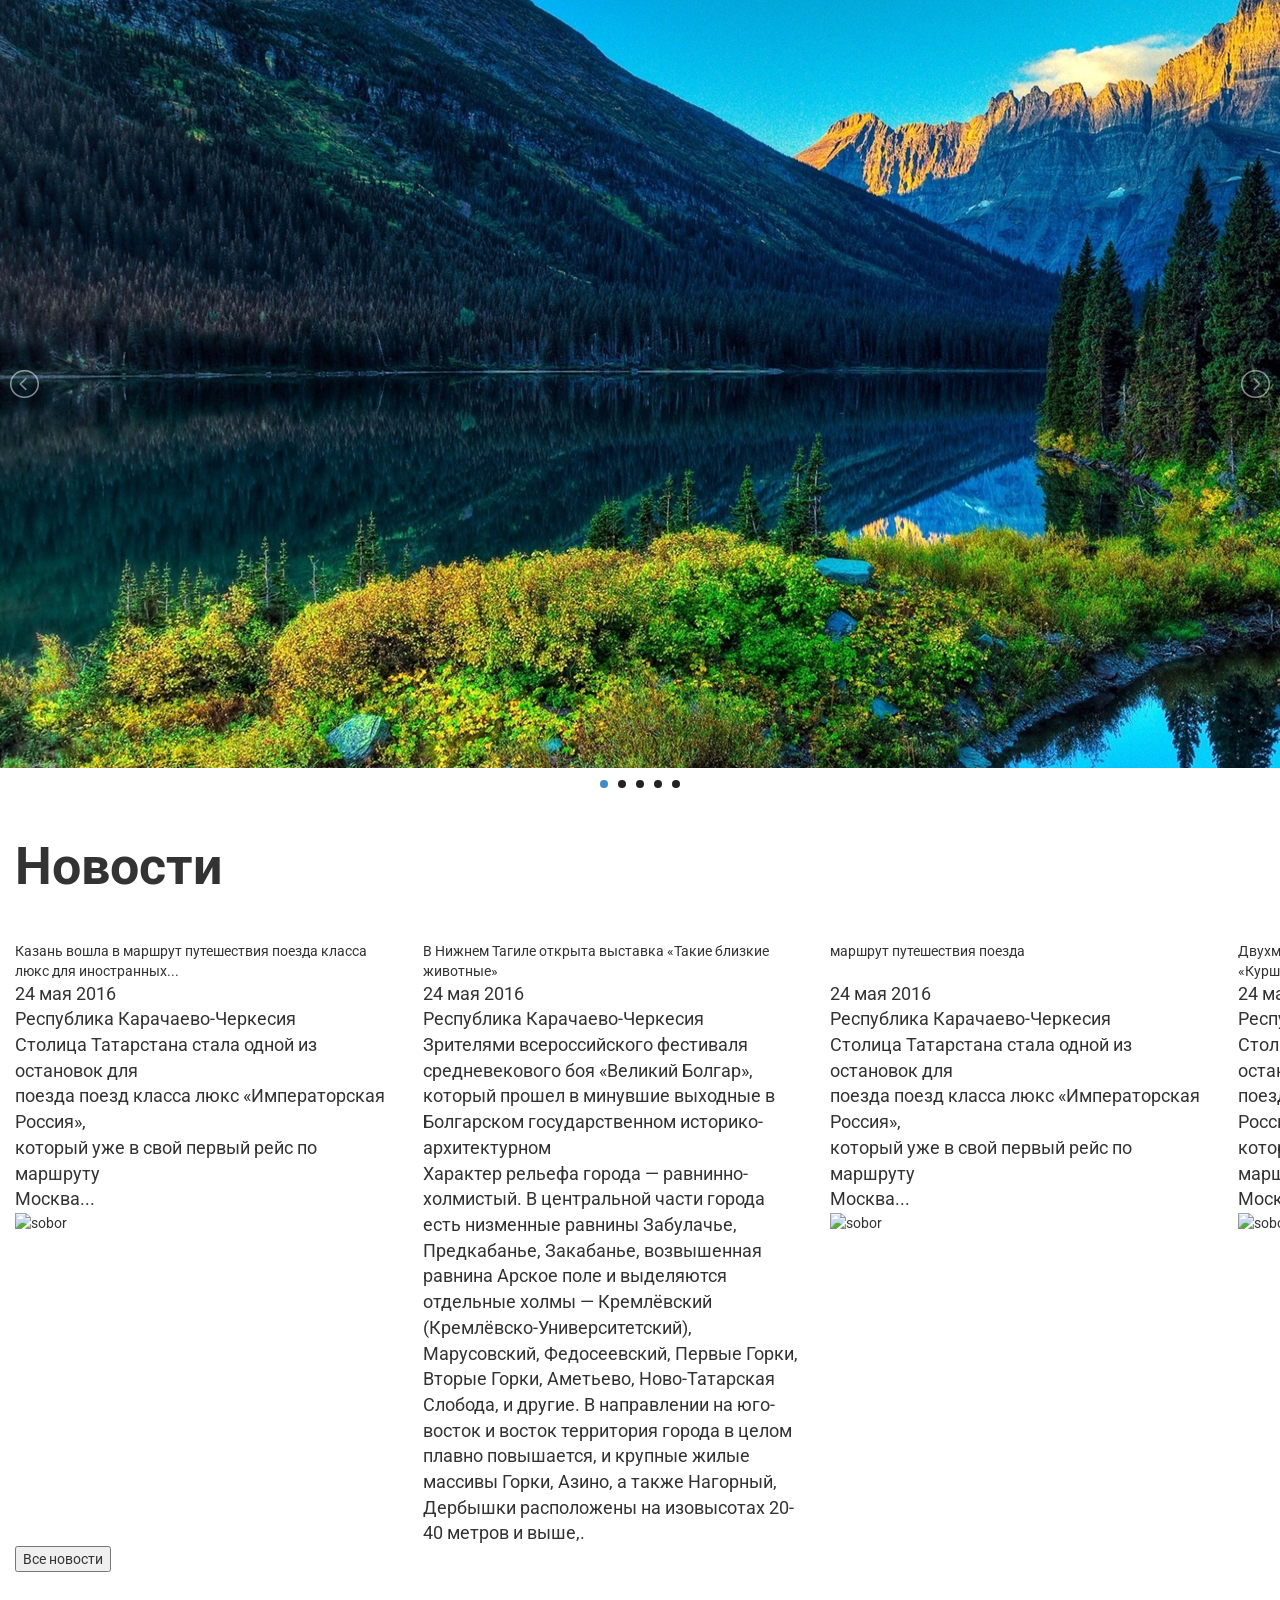
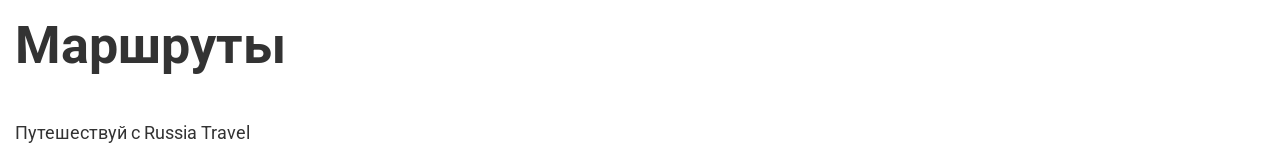
==== app/index.html @ 2e481bf2 "Merge branch 'master' of https://github.com/taraskn21/russiatravel into taraskn21-master # Conflicts" ====
<!DOCTYPE html>
<html class="no-js" lang="ru">

<head>

	<meta charset="utf-8">

	<title>RussiaTravel</title>

	<meta name="description" content="">
	<meta name="keywords" content="">

	<meta property="og:title" content="" />
	<meta property="og:url" content=""/>
	<meta property="og:image" content="">
	<meta property="og:site_name" content=""/>
	<meta property="og:description" content="" />

	<meta http-equiv="X-UA-Compatible" content="IE=edge">
	<meta name="viewport" content="width=device-width, initial-scale=1, maximum-scale=1">

	<meta property="og:image" content="path/to/image.jpg">

	<link rel="shortcut icon" href="img/favicon/favicon.png" type="image/x-icon">
	<link rel="apple-touch-icon" href="img/favicon/apple-touch-icon.png">
	<link rel="apple-touch-icon" sizes="72x72" href="img/favicon/apple-touch-icon-72x72.png">
	<link rel="apple-touch-icon" sizes="114x114" href="img/favicon/apple-touch-icon-114x114.png">

	<!-- RESET -->
	<style>html,body,div,span,applet,object,iframe,h1,h2,h3,h4,h5,h6,p,blockquote,pre,a,abbr,acronym,address,big,cite,code,del,dfn,em,img,ins,kbd,q,s,samp,small,strike,strong,sub,sup,tt,var,b,u,i,center,dl,dt,dd,ol,ul,li,fieldset,form,label,legend,table,caption,tbody,tfoot,thead,tr,th,td,article,aside,canvas,details,embed,figure,figcaption,footer,header,hgroup,menu,nav,output,ruby,section,summary,time,mark,audio,video{margin:0;padding:0;border:0;font-size:100%;font:inherit;vertical-align:baseline}article,aside,details,figcaption,figure,footer,header,hgroup,menu,nav,section{display:block}body{line-height:1}ol,ul{list-style:none}blockquote,q{quotes:none}blockquote:before,blockquote:after,q:before,q:after{content:'';content:none}table{border-collapse:collapse;border-spacing:0}</style>
	<!-- Bootstrap v3.3.4 Grid Styles -->
	<style>html{font-family:sans-serif;-ms-text-size-adjust:100%;-webkit-text-size-adjust:100%}body{margin:0}article,aside,details,figcaption,figure,footer,header,hgroup,main,menu,nav,section,summary{display:block}audio,canvas,progress,video{display:inline-block;vertical-align:baseline}audio:not([controls]){display:none;height:0}[hidden],template{display:none}a{background-color:transparent}a:active,a:hover{outline:0}abbr[title]{border-bottom:1px dotted}b,strong{font-weight:bold}dfn{font-style:italic}h1{font-size:2em;margin:0.67em 0}mark{background:#ff0;color:#000}small{font-size:80%}sub,sup{font-size:75%;line-height:0;position:relative;vertical-align:baseline}sup{top:-0.5em}sub{bottom:-0.25em}img{border:0}svg:not(:root){overflow:hidden}figure{margin:1em 40px}hr{-moz-box-sizing:content-box;-webkit-box-sizing:content-box;box-sizing:content-box;height:0}pre{overflow:auto}code,kbd,pre,samp{font-family:monospace, monospace;font-size:1em}button,input,optgroup,select,textarea{color:inherit;font:inherit;margin:0}button{overflow:visible}button,select{text-transform:none}button,html input[type="button"],input[type="reset"],input[type="submit"]{-webkit-appearance:button;cursor:pointer}button[disabled],html input[disabled]{cursor:default}button::-moz-focus-inner,input::-moz-focus-inner{border:0;padding:0}input{line-height:normal}input[type="checkbox"],input[type="radio"]{-webkit-box-sizing:border-box;-moz-box-sizing:border-box;box-sizing:border-box;padding:0}input[type="number"]::-webkit-inner-spin-button,input[type="number"]::-webkit-outer-spin-button{height:auto}input[type="search"]{-webkit-appearance:textfield;-moz-box-sizing:content-box;-webkit-box-sizing:content-box;box-sizing:content-box}input[type="search"]::-webkit-search-cancel-button,input[type="search"]::-webkit-search-decoration{-webkit-appearance:none}fieldset{border:1px solid #c0c0c0;margin:0 2px;padding:0.35em 0.625em 0.75em}legend{border:0;padding:0}textarea{overflow:auto}optgroup{font-weight:bold}table{border-collapse:collapse;border-spacing:0}td,th{padding:0}*{-webkit-box-sizing:border-box;-moz-box-sizing:border-box;box-sizing:border-box}*:before,*:after{-webkit-box-sizing:border-box;-moz-box-sizing:border-box;box-sizing:border-box}html{font-size:10px;-webkit-tap-highlight-color:rgba(0,0,0,0)}body{font-family:"Helvetica Neue",Helvetica,Arial,sans-serif;font-size:14px;line-height:1.42857143;color:#333;background-color:#fff}input,button,select,textarea{font-family:inherit;font-size:inherit;line-height:inherit}a{color:#337ab7;text-decoration:none}a:hover,a:focus{color:#23527c;text-decoration:underline}a:focus{outline:thin dotted;outline:5px auto -webkit-focus-ring-color;outline-offset:-2px}figure{margin:0}img{vertical-align:middle}.img-responsive{display:block;max-width:100%;height:auto}.img-rounded{border-radius:6px}.img-thumbnail{padding:4px;line-height:1.42857143;background-color:#fff;border:1px solid #ddd;border-radius:4px;-webkit-transition:all .2s ease-in-out;-o-transition:all .2s ease-in-out;transition:all .2s ease-in-out;display:inline-block;max-width:100%;height:auto}.img-circle{border-radius:50%}hr{margin-top:20px;margin-bottom:20px;border:0;border-top:1px solid #eee}.sr-only{position:absolute;width:1px;height:1px;margin:-1px;padding:0;overflow:hidden;clip:rect(0, 0, 0, 0);border:0}.sr-only-focusable:active,.sr-only-focusable:focus{position:static;width:auto;height:auto;margin:0;overflow:visible;clip:auto}[role="button"]{cursor:pointer}.container{margin-right:auto;margin-left:auto;padding-left:15px;padding-right:15px}@media (min-width:768px){.container{width:750px}}@media (min-width:992px){.container{width:970px}}@media (min-width:1200px){.container{width:1170px}}.container-fluid{margin-right:auto;margin-left:auto;padding-left:15px;padding-right:15px}.row{margin-left:-15px;margin-right:-15px}.col-xs-1, .col-sm-1, .col-md-1, .col-lg-1, .col-xs-2, .col-sm-2, .col-md-2, .col-lg-2, .col-xs-3, .col-sm-3, .col-md-3, .col-lg-3, .col-xs-4, .col-sm-4, .col-md-4, .col-lg-4, .col-xs-5, .col-sm-5, .col-md-5, .col-lg-5, .col-xs-6, .col-sm-6, .col-md-6, .col-lg-6, .col-xs-7, .col-sm-7, .col-md-7, .col-lg-7, .col-xs-8, .col-sm-8, .col-md-8, .col-lg-8, .col-xs-9, .col-sm-9, .col-md-9, .col-lg-9, .col-xs-10, .col-sm-10, .col-md-10, .col-lg-10, .col-xs-11, .col-sm-11, .col-md-11, .col-lg-11, .col-xs-12, .col-sm-12, .col-md-12, .col-lg-12{position:relative;min-height:1px;padding-left:15px;padding-right:15px}.col-xs-1, .col-xs-2, .col-xs-3, .col-xs-4, .col-xs-5, .col-xs-6, .col-xs-7, .col-xs-8, .col-xs-9, .col-xs-10, .col-xs-11, .col-xs-12{float:left}.col-xs-12{width:100%}.col-xs-11{width:91.66666667%}.col-xs-10{width:83.33333333%}.col-xs-9{width:75%}.col-xs-8{width:66.66666667%}.col-xs-7{width:58.33333333%}.col-xs-6{width:50%}.col-xs-5{width:41.66666667%}.col-xs-4{width:33.33333333%}.col-xs-3{width:25%}.col-xs-2{width:16.66666667%}.col-xs-1{width:8.33333333%}.col-xs-pull-12{right:100%}.col-xs-pull-11{right:91.66666667%}.col-xs-pull-10{right:83.33333333%}.col-xs-pull-9{right:75%}.col-xs-pull-8{right:66.66666667%}.col-xs-pull-7{right:58.33333333%}.col-xs-pull-6{right:50%}.col-xs-pull-5{right:41.66666667%}.col-xs-pull-4{right:33.33333333%}.col-xs-pull-3{right:25%}.col-xs-pull-2{right:16.66666667%}.col-xs-pull-1{right:8.33333333%}.col-xs-pull-0{right:auto}.col-xs-push-12{left:100%}.col-xs-push-11{left:91.66666667%}.col-xs-push-10{left:83.33333333%}.col-xs-push-9{left:75%}.col-xs-push-8{left:66.66666667%}.col-xs-push-7{left:58.33333333%}.col-xs-push-6{left:50%}.col-xs-push-5{left:41.66666667%}.col-xs-push-4{left:33.33333333%}.col-xs-push-3{left:25%}.col-xs-push-2{left:16.66666667%}.col-xs-push-1{left:8.33333333%}.col-xs-push-0{left:auto}.col-xs-offset-12{margin-left:100%}.col-xs-offset-11{margin-left:91.66666667%}.col-xs-offset-10{margin-left:83.33333333%}.col-xs-offset-9{margin-left:75%}.col-xs-offset-8{margin-left:66.66666667%}.col-xs-offset-7{margin-left:58.33333333%}.col-xs-offset-6{margin-left:50%}.col-xs-offset-5{margin-left:41.66666667%}.col-xs-offset-4{margin-left:33.33333333%}.col-xs-offset-3{margin-left:25%}.col-xs-offset-2{margin-left:16.66666667%}.col-xs-offset-1{margin-left:8.33333333%}.col-xs-offset-0{margin-left:0}@media (min-width:768px){.col-sm-1, .col-sm-2, .col-sm-3, .col-sm-4, .col-sm-5, .col-sm-6, .col-sm-7, .col-sm-8, .col-sm-9, .col-sm-10, .col-sm-11, .col-sm-12{float:left}.col-sm-12{width:100%}.col-sm-11{width:91.66666667%}.col-sm-10{width:83.33333333%}.col-sm-9{width:75%}.col-sm-8{width:66.66666667%}.col-sm-7{width:58.33333333%}.col-sm-6{width:50%}.col-sm-5{width:41.66666667%}.col-sm-4{width:33.33333333%}.col-sm-3{width:25%}.col-sm-2{width:16.66666667%}.col-sm-1{width:8.33333333%}.col-sm-pull-12{right:100%}.col-sm-pull-11{right:91.66666667%}.col-sm-pull-10{right:83.33333333%}.col-sm-pull-9{right:75%}.col-sm-pull-8{right:66.66666667%}.col-sm-pull-7{right:58.33333333%}.col-sm-pull-6{right:50%}.col-sm-pull-5{right:41.66666667%}.col-sm-pull-4{right:33.33333333%}.col-sm-pull-3{right:25%}.col-sm-pull-2{right:16.66666667%}.col-sm-pull-1{right:8.33333333%}.col-sm-pull-0{right:auto}.col-sm-push-12{left:100%}.col-sm-push-11{left:91.66666667%}.col-sm-push-10{left:83.33333333%}.col-sm-push-9{left:75%}.col-sm-push-8{left:66.66666667%}.col-sm-push-7{left:58.33333333%}.col-sm-push-6{left:50%}.col-sm-push-5{left:41.66666667%}.col-sm-push-4{left:33.33333333%}.col-sm-push-3{left:25%}.col-sm-push-2{left:16.66666667%}.col-sm-push-1{left:8.33333333%}.col-sm-push-0{left:auto}.col-sm-offset-12{margin-left:100%}.col-sm-offset-11{margin-left:91.66666667%}.col-sm-offset-10{margin-left:83.33333333%}.col-sm-offset-9{margin-left:75%}.col-sm-offset-8{margin-left:66.66666667%}.col-sm-offset-7{margin-left:58.33333333%}.col-sm-offset-6{margin-left:50%}.col-sm-offset-5{margin-left:41.66666667%}.col-sm-offset-4{margin-left:33.33333333%}.col-sm-offset-3{margin-left:25%}.col-sm-offset-2{margin-left:16.66666667%}.col-sm-offset-1{margin-left:8.33333333%}.col-sm-offset-0{margin-left:0}}@media (min-width:992px){.col-md-1, .col-md-2, .col-md-3, .col-md-4, .col-md-5, .col-md-6, .col-md-7, .col-md-8, .col-md-9, .col-md-10, .col-md-11, .col-md-12{float:left}.col-md-12{width:100%}.col-md-11{width:91.66666667%}.col-md-10{width:83.33333333%}.col-md-9{width:75%}.col-md-8{width:66.66666667%}.col-md-7{width:58.33333333%}.col-md-6{width:50%}.col-md-5{width:41.66666667%}.col-md-4{width:33.33333333%}.col-md-3{width:25%}.col-md-2{width:16.66666667%}.col-md-1{width:8.33333333%}.col-md-pull-12{right:100%}.col-md-pull-11{right:91.66666667%}.col-md-pull-10{right:83.33333333%}.col-md-pull-9{right:75%}.col-md-pull-8{right:66.66666667%}.col-md-pull-7{right:58.33333333%}.col-md-pull-6{right:50%}.col-md-pull-5{right:41.66666667%}.col-md-pull-4{right:33.33333333%}.col-md-pull-3{right:25%}.col-md-pull-2{right:16.66666667%}.col-md-pull-1{right:8.33333333%}.col-md-pull-0{right:auto}.col-md-push-12{left:100%}.col-md-push-11{left:91.66666667%}.col-md-push-10{left:83.33333333%}.col-md-push-9{left:75%}.col-md-push-8{left:66.66666667%}.col-md-push-7{left:58.33333333%}.col-md-push-6{left:50%}.col-md-push-5{left:41.66666667%}.col-md-push-4{left:33.33333333%}.col-md-push-3{left:25%}.col-md-push-2{left:16.66666667%}.col-md-push-1{left:8.33333333%}.col-md-push-0{left:auto}.col-md-offset-12{margin-left:100%}.col-md-offset-11{margin-left:91.66666667%}.col-md-offset-10{margin-left:83.33333333%}.col-md-offset-9{margin-left:75%}.col-md-offset-8{margin-left:66.66666667%}.col-md-offset-7{margin-left:58.33333333%}.col-md-offset-6{margin-left:50%}.col-md-offset-5{margin-left:41.66666667%}.col-md-offset-4{margin-left:33.33333333%}.col-md-offset-3{margin-left:25%}.col-md-offset-2{margin-left:16.66666667%}.col-md-offset-1{margin-left:8.33333333%}.col-md-offset-0{margin-left:0}}@media (min-width:1200px){.col-lg-1, .col-lg-2, .col-lg-3, .col-lg-4, .col-lg-5, .col-lg-6, .col-lg-7, .col-lg-8, .col-lg-9, .col-lg-10, .col-lg-11, .col-lg-12{float:left}.col-lg-12{width:100%}.col-lg-11{width:91.66666667%}.col-lg-10{width:83.33333333%}.col-lg-9{width:75%}.col-lg-8{width:66.66666667%}.col-lg-7{width:58.33333333%}.col-lg-6{width:50%}.col-lg-5{width:41.66666667%}.col-lg-4{width:33.33333333%}.col-lg-3{width:25%}.col-lg-2{width:16.66666667%}.col-lg-1{width:8.33333333%}.col-lg-pull-12{right:100%}.col-lg-pull-11{right:91.66666667%}.col-lg-pull-10{right:83.33333333%}.col-lg-pull-9{right:75%}.col-lg-pull-8{right:66.66666667%}.col-lg-pull-7{right:58.33333333%}.col-lg-pull-6{right:50%}.col-lg-pull-5{right:41.66666667%}.col-lg-pull-4{right:33.33333333%}.col-lg-pull-3{right:25%}.col-lg-pull-2{right:16.66666667%}.col-lg-pull-1{right:8.33333333%}.col-lg-pull-0{right:auto}.col-lg-push-12{left:100%}.col-lg-push-11{left:91.66666667%}.col-lg-push-10{left:83.33333333%}.col-lg-push-9{left:75%}.col-lg-push-8{left:66.66666667%}.col-lg-push-7{left:58.33333333%}.col-lg-push-6{left:50%}.col-lg-push-5{left:41.66666667%}.col-lg-push-4{left:33.33333333%}.col-lg-push-3{left:25%}.col-lg-push-2{left:16.66666667%}.col-lg-push-1{left:8.33333333%}.col-lg-push-0{left:auto}.col-lg-offset-12{margin-left:100%}.col-lg-offset-11{margin-left:91.66666667%}.col-lg-offset-10{margin-left:83.33333333%}.col-lg-offset-9{margin-left:75%}.col-lg-offset-8{margin-left:66.66666667%}.col-lg-offset-7{margin-left:58.33333333%}.col-lg-offset-6{margin-left:50%}.col-lg-offset-5{margin-left:41.66666667%}.col-lg-offset-4{margin-left:33.33333333%}.col-lg-offset-3{margin-left:25%}.col-lg-offset-2{margin-left:16.66666667%}.col-lg-offset-1{margin-left:8.33333333%}.col-lg-offset-0{margin-left:0}}.clearfix:before,.clearfix:after,.container:before,.container:after,.container-fluid:before,.container-fluid:after,.row:before,.row:after{content:" ";display:table}.clearfix:after,.container:after,.container-fluid:after,.row:after{clear:both}.center-block{display:block;margin-left:auto;margin-right:auto}.pull-right{float:right !important}.pull-left{float:left !important}.hide{display:none !important}.show{display:block !important}.invisible{visibility:hidden}.text-hide{font:0/0 a;color:transparent;text-shadow:none;background-color:transparent;border:0}.hidden{display:none !important}.affix{position:fixed}@-ms-viewport{width:device-width}.visible-xs,.visible-sm,.visible-md,.visible-lg{display:none !important}.visible-xs-block,.visible-xs-inline,.visible-xs-inline-block,.visible-sm-block,.visible-sm-inline,.visible-sm-inline-block,.visible-md-block,.visible-md-inline,.visible-md-inline-block,.visible-lg-block,.visible-lg-inline,.visible-lg-inline-block{display:none !important}@media (max-width:767px){.visible-xs{display:block !important}table.visible-xs{display:table}tr.visible-xs{display:table-row !important}th.visible-xs,td.visible-xs{display:table-cell !important}}@media (max-width:767px){.visible-xs-block{display:block !important}}@media (max-width:767px){.visible-xs-inline{display:inline !important}}@media (max-width:767px){.visible-xs-inline-block{display:inline-block !important}}@media (min-width:768px) and (max-width:991px){.visible-sm{display:block !important}table.visible-sm{display:table}tr.visible-sm{display:table-row !important}th.visible-sm,td.visible-sm{display:table-cell !important}}@media (min-width:768px) and (max-width:991px){.visible-sm-block{display:block !important}}@media (min-width:768px) and (max-width:991px){.visible-sm-inline{display:inline !important}}@media (min-width:768px) and (max-width:991px){.visible-sm-inline-block{display:inline-block !important}}@media (min-width:992px) and (max-width:1199px){.visible-md{display:block !important}table.visible-md{display:table}tr.visible-md{display:table-row !important}th.visible-md,td.visible-md{display:table-cell !important}}@media (min-width:992px) and (max-width:1199px){.visible-md-block{display:block !important}}@media (min-width:992px) and (max-width:1199px){.visible-md-inline{display:inline !important}}@media (min-width:992px) and (max-width:1199px){.visible-md-inline-block{display:inline-block !important}}@media (min-width:1200px){.visible-lg{display:block !important}table.visible-lg{display:table}tr.visible-lg{display:table-row !important}th.visible-lg,td.visible-lg{display:table-cell !important}}@media (min-width:1200px){.visible-lg-block{display:block !important}}@media (min-width:1200px){.visible-lg-inline{display:inline !important}}@media (min-width:1200px){.visible-lg-inline-block{display:inline-block !important}}@media (max-width:767px){.hidden-xs{display:none !important}}@media (min-width:768px) and (max-width:991px){.hidden-sm{display:none !important}}@media (min-width:992px) and (max-width:1199px){.hidden-md{display:none !important}}@media (min-width:1200px){.hidden-lg{display:none !important}}.visible-print{display:none !important}@media print{.visible-print{display:block !important}table.visible-print{display:table}tr.visible-print{display:table-row !important}th.visible-print,td.visible-print{display:table-cell !important}}.visible-print-block{display:none !important}@media print{.visible-print-block{display:block !important}}.visible-print-inline{display:none !important}@media print{.visible-print-inline{display:inline !important}}.visible-print-inline-block{display:none !important}@media print{.visible-print-inline-block{display:inline-block !important}}@media print{.hidden-print{display:none !important}}</style>
	<!-- FONTS+HEADER -->
	<style></style>

	<!-- Load CSS, CSS Localstorage & WebFonts Main Function -->
	<script>!function(e){"use strict";function t(e,t,n){e.addEventListener?e.addEventListener(t,n,!1):e.attachEvent&&e.attachEvent("on"+t,n)}function n(t,n){return e.localStorage&&localStorage[t+"_content"]&&localStorage[t+"_file"]===n}function a(t,a){if(e.localStorage&&e.XMLHttpRequest)n(t,a)?o(localStorage[t+"_content"]):l(t,a);else{var s=r.createElement("link");s.href=a,s.id=t,s.rel="stylesheet",s.type="text/css",r.getElementsByTagName("head")[0].appendChild(s),r.cookie=t}}function l(e,t){var n=new XMLHttpRequest;n.open("GET",t,!0),n.onreadystatechange=function(){4===n.readyState&&200===n.status&&(o(n.responseText),localStorage[e+"_content"]=n.responseText,localStorage[e+"_file"]=t)},n.send()}function o(e){var t=r.createElement("style");t.setAttribute("type","text/css"),r.getElementsByTagName("head")[0].appendChild(t),t.styleSheet?t.styleSheet.cssText=e:t.innerHTML=e}var r=e.document;e.loadCSS=function(e,t,n){var a,l=r.createElement("link");if(t)a=t;else{var o;o=r.querySelectorAll?r.querySelectorAll("style,link[rel=stylesheet],script"):(r.body||r.getElementsByTagName("head")[0]).childNodes,a=o[o.length-1]}var s=r.styleSheets;l.rel="stylesheet",l.href=e,l.media="only x",a.parentNode.insertBefore(l,t?a:a.nextSibling);var c=function(e){for(var t=l.href,n=s.length;n--;)if(s[n].href===t)return e();setTimeout(function(){c(e)})};return l.onloadcssdefined=c,c(function(){l.media=n||"all"}),l},e.loadLocalStorageCSS=function(l,o){n(l,o)||r.cookie.indexOf(l)>-1?a(l,o):t(e,"load",function(){a(l,o)})}}(this);</script>

	<link rel="stylesheet" href="css/fonts.css">
	<link rel="stylesheet" href="css/header.css">
	<!-- Load CSS Start -->
	<!-- <script>loadCSS( "css/fonts.css?ver=1.0.0", false, "all" );</script> -->
	<!-- <script>loadCSS( "css/header.css?ver=1.0.0", false, "all" );</script> -->
	<script>loadCSS( "css/main.css?ver=1.0.0", false, "all" );</script>
	<script>loadCSS( "libs/fancyBox/jquery.fancybox.css?ver=1.0.0", false, "all" );</script>
	<!-- Load CSS End -->

	<!-- Load CSS Compiled without JS -->
	<noscript>
		<link rel="stylesheet" href="css/fonts.css">
		<link rel="stylesheet" href="css/main.css">
	</noscript>

</head>

<body>
	<header>
		<ul id="header-slider" class="gallery content-slider list-unstyled clearfix header-slider">
			<li style="background-image: url(img/raster/slider-bg.png)"></li>
			<li style="background-image: url(img/raster/slider-bg.png)"></li>
			<li style="background-image: url(img/raster/slider-bg.png)"></li>
			<li style="background-image: url(img/raster/slider-bg.png)"></li>
			<li style="background-image: url(img/raster/slider-bg.png)"></li>
		</ul>
	</header>


	<div class="news_mid">
		<div class="container-fluid">
			<div class="inner">
				<div class="row">
					<div class="col-md-12">
						<div class="news">
							<h1>Новости</h1>
						</div>
					</div>
				</div>
				<div class="news-bord">
					<div class="row">
						<div class="col-md-3">
							<h2>Казань вошла в маршрут путешествия поезда класса люкс для иностранных...</h2>
							<div class="line"></div>
							<p class="data">24 мая 2016</p>
							<p class="locale">Республика Карачаево-Черкесия</p>
							<p class="info-sity">Столица Татарстана стала одной из остановок для <br>поезда поезд класса люкс «Императорская Россия», <br>который уже в свой первый рейс по маршруту<br> Москва...
							</p>
							<img src="img/-----68.png" alt="sobor">
						</div>
						<div class="col-md-3">
							<h2>В Нижнем Тагиле открыта выставка «Такие близкие животные»</h2>
							<div class="line"></div>
							<p class="data">24 мая 2016</p>
							<p class="locale">Республика Карачаево-Черкесия</p>
							<p class="info-sity">Зрителями всероссийского фестиваля средневекового боя «Великий Болгар», который прошел в минувшие выходные в Болгарском государственном историко-архитектурном
							</p>
							<div class="line"></div>
							<p class="news-ser">
								Характер рельефа города — равнинно-холмистый. В центральной части города есть низменные равнины Забулачье, Предкабанье, Закабанье, возвышенная равнина Арское поле и выделяются отдельные холмы — Кремлёвский (Кремлёвско-Университетский), Марусовский, Федосеевский, Первые Горки, Вторые Горки, Аметьево, Ново-Татарская Слобода, и другие. В направлении на юго-восток и восток территория города
								в целом плавно повышается, и крупные жилые массивы Горки, Азино, а также Нагорный, Дербышки расположены на изовысотах 20-40 метров и выше,.</p>
						</div>
						<div class="col-md-3">
							<h2>маршрут путешествия поезда<br>&nbsp;</h2>
							<div class="line"></div>
							<p class="data">24 мая 2016</p>
							<p class="locale">Республика Карачаево-Черкесия</p>
							<p class="info-sity">Столица Татарстана стала одной из остановок для <br>поезда поезд класса люкс «Императорская Россия», <br>который уже в свой первый рейс по маршруту<br> Москва...
							</p>
							<img src="img/-----70.png" alt="sobor">
						</div>
						<div class="col-md-3">
							<h2>Двухметровую рыбу-меч выбросило на берег в нацпарке «Куршская коса» </h2>
							<div class="line"></div>
							<p class="data">24 мая 2016</p>
							<p class="locale">Республика Карачаево-Черкесия</p>
							<p class="info-sity">Столица Татарстана стала одной из остановок для <br>поезда поезд класса люкс «Императорская Россия», <br>который уже в свой первый рейс по маршруту<br> Москва...
							</p>
							<img src="img/-----85.png" alt="sobor">
						</div>
					</div>
					<div class="bot-news-button"><button  class="all-news-popup">Все новости</button></div>
				</div>
			</div>
		</div>
	</div>
	<div class="routes">
		<div class="container-fluid">
			<div class="inner">
				<div class="row">
					<div class="col-md-12">
						<div class="news">
							<h1>Маршруты</h1>
							<p>Путешествуй с Russia Travel</p>
						</div>
					</div>
				</div>
			</div>
		</div>
	</div>



	<!--[if lt IE 9]>
	<script src="libs/html5shiv/es5-shim.min.js"></script>
	<script src="libs/html5shiv/html5shiv.min.js"></script>
	<script src="libs/html5shiv/html5shiv-printshiv.min.js"></script>
	<script src="libs/respond/respond.min.js"></script>
	<![endif]-->

	<!-- Load Scripts Start -->
	<script>var scr = {"scripts":[
		{"src" : "js/libs.js", "async" : false},
		{"src" : "js/common.js", "async" : false}
		]};!function(t,n,r){"use strict";var c=function(t){if("[object Array]"!==Object.prototype.toString.call(t))return!1;for(var r=0;r<t.length;r++){var c=n.createElement("script"),e=t[r];c.src=e.src,c.async=e.async,n.body.appendChild(c)}return!0};t.addEventListener?t.addEventListener("load",function(){c(r.scripts);},!1):t.attachEvent?t.attachEvent("onload",function(){c(r.scripts)}):t.onload=function(){c(r.scripts)}}(window,document,scr);
	</script>
	<!-- Load Scripts End -->

</body>
</html>
---- app/css/fonts.css ----
@import 'https://fonts.googleapis.com/css?family=Roboto:300,400,500,700&subset=cyrillic-ext';
@font-face {
  font-family: "RobotoRegular";
  font-style: normal;
  font-weight: normal;
  src: url("../fonts/RobotoRegular/RobotoRegular.eot?#iefix") format("embedded-opentype"), url("../fonts/RobotoRegular/RobotoRegular.woff") format("woff"), url("../fonts/RobotoRegular/RobotoRegular.ttf") format("truetype"); }
---- app/css/header.css ----
@import url(../libs/lightslider/dist/css/lightslider.min.css);
body {
  font-family: 'Roboto', sans-serif;
  font-weight: 400; }

.header-slider li {
  height: 768px; }
---- app/css/fonts.css ----
@import 'https://fonts.googleapis.com/css?family=Roboto:300,400,500,700&subset=cyrillic-ext';
@font-face {
  font-family: "RobotoRegular";
  font-style: normal;
  font-weight: normal;
  src: url("../fonts/RobotoRegular/RobotoRegular.eot?#iefix") format("embedded-opentype"), url("../fonts/RobotoRegular/RobotoRegular.woff") format("woff"), url("../fonts/RobotoRegular/RobotoRegular.ttf") format("truetype"); }
---- app/css/main.css ----
*::-webkit-input-placeholder {
  color: #666;
  opacity: 1; }

*:-moz-placeholder {
  color: #666;
  opacity: 1; }

*::-moz-placeholder {
  color: #666;
  opacity: 1; }

*:-ms-input-placeholder {
  color: #666;
  opacity: 1; }

body input:focus:required:invalid,
body textarea:focus:required:invalid {
  color: #666; }

body input:required:valid,
body textarea:required:valid {
  color: #666; }

footer {
  background-color: #000000;
  width: 100%;
  overflow: hidden;
  padding-top: 11px;
  padding-bottom: 2px; }
  footer ul {
    margin-top: 19px;
    float: left;
    padding-left: 0;
    padding-right: 0; }
    footer ul li {
      float: left;
      margin-right: 20px; }
      footer ul li a {
        text-decoration: none;
        color: #616161;
        font-size: 16px; }
      footer ul li a:hover {
        text-decoration: none;
        color: #fff; }
  footer .gs {
    float: right;
    margin: 9px;
    margin-right: 15px;
    display: block; }
  footer .gs:visited, footer .gs:active {
    text-decoration: none; }

/* Large Devices, Wide Screens */
/* Medium Devices, Desktops */
@media only screen and (max-width: 992px) {
  .wrapper {
    width: auto; }
  .pad {
    padding: 50px 5px !important; }
  footer {
    text-align: center; }
    footer .wrapper {
      width: auto; }
    footer ul {
      float: none;
      display: inline-block;
      text-align: center; }
      footer ul li {
        margin-bottom: 10px;
        margin-right: 0;
        float: none; }
    footer .gs {
      float: none;
      display: block; } }

/* Small Devices, Tablets */
/* Extra Small Devices, Phones */
@media only screen and (max-width: 480px) {
  .pad {
    padding: 20px 5px !important; } }

/* ============================ form css =========================== */
.inner {
  width: 1600px;
  margin: 0 auto; }

body {
  font-family: 'Roboto', sans-serif;
  font-weight: 400; }

h1 {
  font-size: 52px;
  font-weight: 700;
  line-height: 78px; }

h3 {
  color: #222;
  font-size: 36px;
  font-weight: 500; }

.p-thin {
  font-size: 28px;
  font-weight: 400; }

p {
  font-size: 18px;
  font-weight: 400; }

.p-bold {
  font-size: 26px;
  font-weight: 700; }

.jb_input .mess_error {
  position: relative;
  width: 100%;
  padding: 5px 0px;
  top: -5px;
  float: left; }

/* ============================ form css media =========================== */
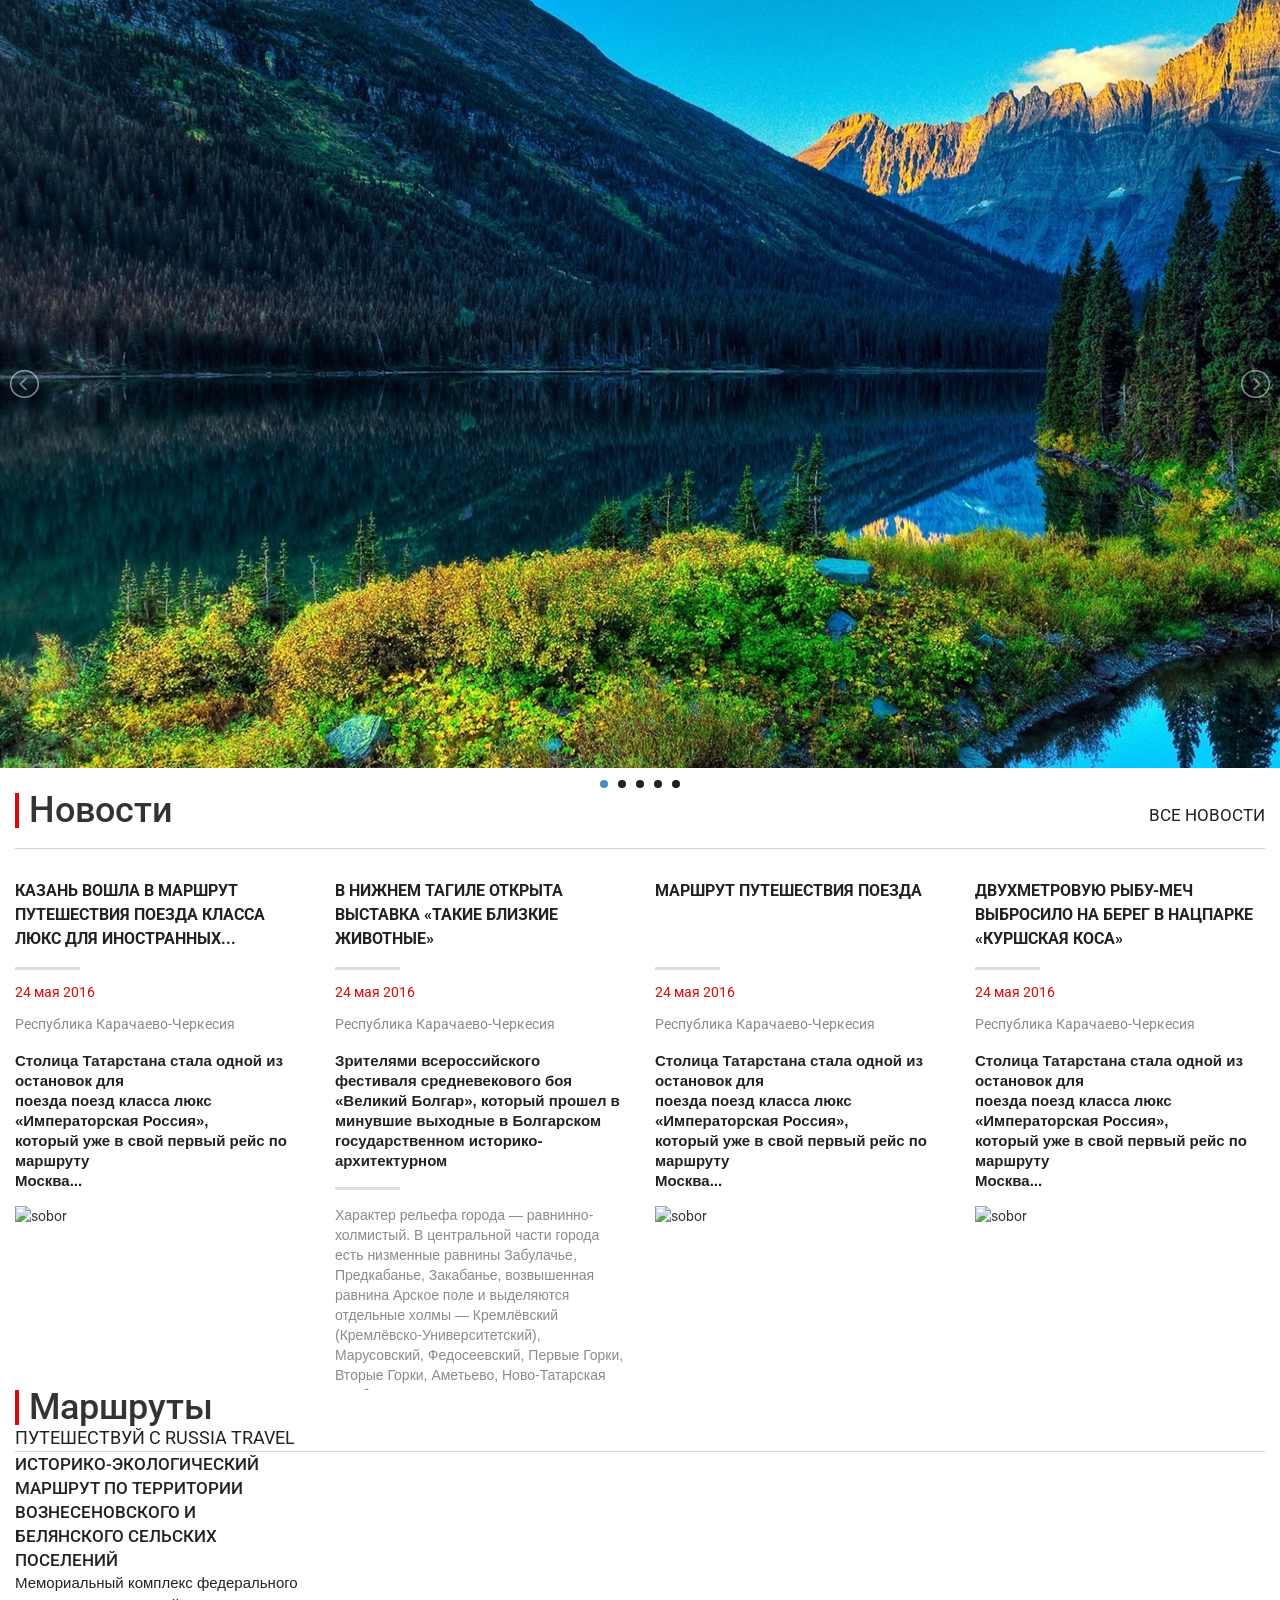
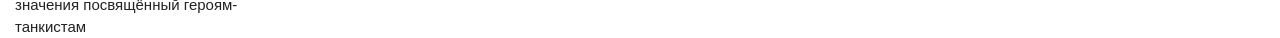
==== commit a19402b5: "Merge pull request #4 from DarKagge/master master" ====
--- a/app/index.html
+++ b/app/index.html
@@ -65,20 +65,21 @@
 	</header>
 
 
-	<div class="news_mid">
-		<div class="container-fluid">
-			<div class="inner">
+	<div class="news-mid">
+		<div class="inner">
+			<div class="container-fluid">
 				<div class="row">
-					<div class="col-md-12">
-						<div class="news">
-							<h1>Новости</h1>
+					<div class="col-xs-12 col-sm-12 col-md-12 col-lg-12">
+						<div class="news pull-left news-left">
+							<h3>Новости</h3>
 						</div>
+						<a class="pull-right news-right">Все новости</a>
 					</div>
 				</div>
 				<div class="news-bord">
 					<div class="row">
-						<div class="col-md-3">
-							<h2>Казань вошла в маршрут путешествия поезда класса люкс для иностранных...</h2>
+						<div class="col-xs-12 col-md-3 col-sm-6 col-lg-3 news-mid__item">
+							<h4>Казань вошла в маршрут путешествия поезда класса люкс для иностранных...</h4>
 							<div class="line"></div>
 							<p class="data">24 мая 2016</p>
 							<p class="locale">Республика Карачаево-Черкесия</p>
@@ -86,8 +87,8 @@
 							</p>
 							<img src="img/-----68.png" alt="sobor">
 						</div>
-						<div class="col-md-3">
-							<h2>В Нижнем Тагиле открыта выставка «Такие близкие животные»</h2>
+						<div class="col-xs-12 col-md-3 col-sm-6 col-lg-3 news-mid__item">
+							<h4>В Нижнем Тагиле открыта выставка «Такие близкие животные»</h4>
 							<div class="line"></div>
 							<p class="data">24 мая 2016</p>
 							<p class="locale">Республика Карачаево-Черкесия</p>
@@ -98,8 +99,8 @@
 								Характер рельефа города — равнинно-холмистый. В центральной части города есть низменные равнины Забулачье, Предкабанье, Закабанье, возвышенная равнина Арское поле и выделяются отдельные холмы — Кремлёвский (Кремлёвско-Университетский), Марусовский, Федосеевский, Первые Горки, Вторые Горки, Аметьево, Ново-Татарская Слобода, и другие. В направлении на юго-восток и восток территория города
 								в целом плавно повышается, и крупные жилые массивы Горки, Азино, а также Нагорный, Дербышки расположены на изовысотах 20-40 метров и выше,.</p>
 						</div>
-						<div class="col-md-3">
-							<h2>маршрут путешествия поезда<br>&nbsp;</h2>
+						<div class="col-xs-12 col-md-3 col-sm-6 col-lg-3 news-mid__item">
+							<h4>маршрут путешествия поезда</h4>
 							<div class="line"></div>
 							<p class="data">24 мая 2016</p>
 							<p class="locale">Республика Карачаево-Черкесия</p>
@@ -107,8 +108,8 @@
 							</p>
 							<img src="img/-----70.png" alt="sobor">
 						</div>
-						<div class="col-md-3">
-							<h2>Двухметровую рыбу-меч выбросило на берег в нацпарке «Куршская коса» </h2>
+						<div class="col-xs-12 col-md-3 col-sm-6 col-lg-3 news-mid__item">
+							<h4>Двухметровую рыбу-меч выбросило на берег в нацпарке «Куршская коса» </h4>
 							<div class="line"></div>
 							<p class="data">24 мая 2016</p>
 							<p class="locale">Республика Карачаево-Черкесия</p>
@@ -117,20 +118,33 @@
 							<img src="img/-----85.png" alt="sobor">
 						</div>
 					</div>
-					<div class="bot-news-button"><button  class="all-news-popup">Все новости</button></div>
 				</div>
 			</div>
 		</div>
 	</div>
 	<div class="routes">
-		<div class="container-fluid">
-			<div class="inner">
+		<div class="inner">
+			<div class="container-fluid">
 				<div class="row">
 					<div class="col-md-12">
 						<div class="news">
-							<h1>Маршруты</h1>
+							<h3>Маршруты</h3>
 							<p>Путешествуй с Russia Travel</p>
 						</div>
+					</div>
+				</div>
+				<div class="news-bord">
+					<div class="row">
+						<div class="col-md-3 routes__item">
+							<div class="routes__item__top">
+								<p class="routes__item__p1">Историко-экологический маршрут по территории Вознесеновского и Белянского сельских поселений</p>
+								<p class="routes__item__p2">Мемориальный комплекс федерального значения посвящённый героям-танкистам </p>
+							</div>
+							<div class="routes__item__bottom"></div>
+						</div>
+						<div class="col-md-3"></div>
+						<div class="col-md-3"></div>
+						<div class="col-md-3"></div>
 					</div>
 				</div>
 			</div>
--- a/app/css/main.css
+++ b/app/css/main.css
@@ -22,36 +22,118 @@
 body textarea:required:valid {
   color: #666; }
 
-footer {
-  background-color: #000000;
-  width: 100%;
-  overflow: hidden;
-  padding-top: 11px;
-  padding-bottom: 2px; }
-  footer ul {
-    margin-top: 19px;
-    float: left;
-    padding-left: 0;
-    padding-right: 0; }
-    footer ul li {
-      float: left;
-      margin-right: 20px; }
-      footer ul li a {
-        text-decoration: none;
-        color: #616161;
-        font-size: 16px; }
-      footer ul li a:hover {
-        text-decoration: none;
-        color: #fff; }
-  footer .gs {
-    float: right;
-    margin: 9px;
-    margin-right: 15px;
-    display: block; }
-  footer .gs:visited, footer .gs:active {
-    text-decoration: none; }
+.news-right {
+  color: #222;
+  font-family: Roboto;
+  font-size: 17px;
+  font-weight: 400;
+  text-transform: uppercase;
+  padding-top: 10px; }
+
+.news-left {
+  padding-bottom: 20px; }
+
+.news-bord {
+  border-top: 1px solid #d3d3d3; }
+
+.line {
+  width: 65px;
+  height: 3px;
+  background-color: #dedede;
+  margin-top: 16px; }
+
+.news-bord h4 {
+  color: #222;
+  font-family: Roboto;
+  font-size: 16px;
+  font-weight: 700;
+  line-height: 24px;
+  text-transform: uppercase;
+  padding-top: 30px;
+  min-height: 102px; }
+
+.data {
+  color: #dd0808;
+  font-family: Roboto;
+  font-size: 14px;
+  font-weight: 400;
+  line-height: 24px;
+  padding-top: 10px; }
+
+.locale {
+  color: #8b8b8b;
+  font-family: Roboto;
+  font-size: 14px;
+  font-weight: 400;
+  line-height: 24px;
+  padding-top: 8px; }
+
+.info-sity {
+  color: #222;
+  font-family: 'Istok Web', sans-serif;
+  font-size: 15px;
+  font-weight: bold;
+  line-height: 20px;
+  padding-top: 15px; }
+
+.news-bord img {
+  padding: 15px 0 0 0;
+  width: 100%; }
+
+.news-ser {
+  color: #8b8b8b;
+  font-family: 'Istok Web', sans-serif;
+  font-size: 14px;
+  font-weight: 400;
+  line-height: 20px;
+  padding-top: 15px;
+  max-height: 200px;
+  overflow: hidden; }
+
+.all-news-popup {
+  border: 2px solid lightgrey;
+  background: #fff;
+  -webkit-border-radius: 4px;
+  border-radius: 4px;
+  color: #222;
+  font-family: Roboto;
+  font-size: 17px;
+  font-weight: 400;
+  padding: 15px 39px; }
+  .all-news-popup:hover {
+    background-color: #8a8a8a; }
+
+.news p {
+  color: #222;
+  font-family: Roboto;
+  font-size: 18px;
+  font-weight: 400;
+  text-transform: uppercase; }
+
+.routes__item__p1 {
+  color: #222;
+  font-family: Roboto;
+  font-size: 17px;
+  font-weight: 500;
+  line-height: 24px;
+  text-transform: uppercase; }
+
+.routes__item__p2 {
+  color: #222;
+  font-family: 'Istok Web', sans-serif;
+  font-size: 15px;
+  font-weight: 400;
+  line-height: 22px; }
 
 /* Large Devices, Wide Screens */
+@media only screen and (max-width: 1200px) {
+  .news-ser {
+    max-height: 195px; } }
+
+@media only screen and (max-width: 1128px) {
+  .news-bord h2 {
+    min-height: 126px; } }
+
 /* Medium Devices, Desktops */
 @media only screen and (max-width: 992px) {
   .wrapper {
@@ -72,9 +154,17 @@
         float: none; }
     footer .gs {
       float: none;
-      display: block; } }
+      display: block; }
+  .news-ser {
+    max-height: 120px; }
+  .news-mid__item {
+    min-height: 592px; } }
 
 /* Small Devices, Tablets */
+@media only screen and (max-width: 768px) {
+  .news-mid__item {
+    min-height: 10px; } }
+
 /* Extra Small Devices, Phones */
 @media only screen and (max-width: 480px) {
   .pad {
@@ -82,7 +172,7 @@
 
 /* ============================ form css =========================== */
 .inner {
-  width: 1600px;
+  max-width: 1600px;
   margin: 0 auto; }
 
 body {
@@ -90,14 +180,20 @@
   font-weight: 400; }
 
 h1 {
-  font-size: 52px;
   font-weight: 700;
   line-height: 78px; }
 
+h2 {
+  font-size: 52px;
+  font-weight: 700px; }
+
 h3 {
-  color: #222;
+  font-family: Roboto;
   font-size: 36px;
-  font-weight: 500; }
+  font-weight: 500;
+  padding-left: 10px;
+  border-left: 4px solid #dd0808;
+  line-height: 35px; }
 
 .p-thin {
   font-size: 28px;
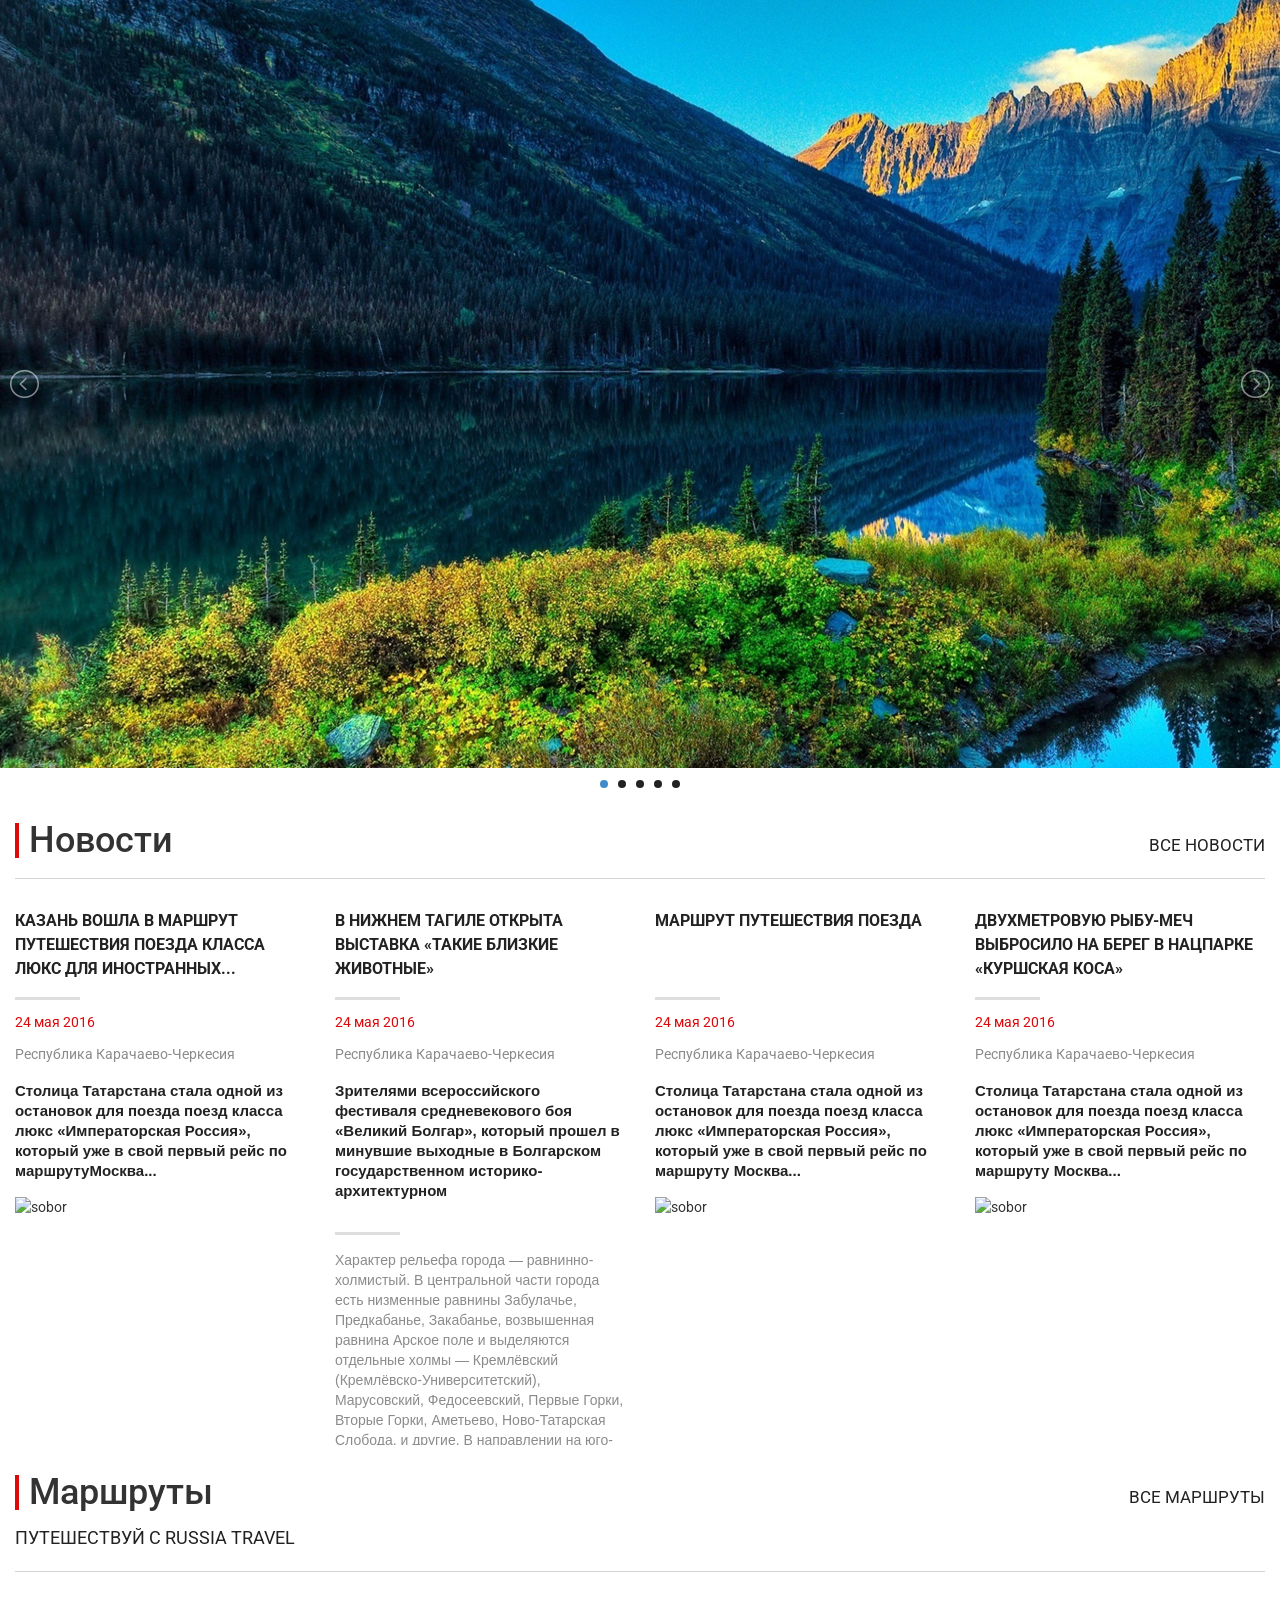
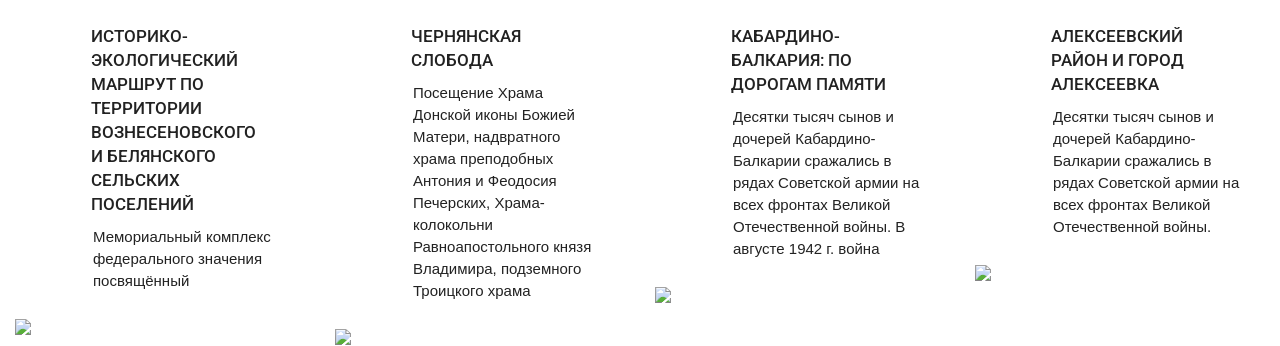
==== commit ab2d3837: "маршруты на большие екраны, + попытки адаптива.." ====
--- a/app/index.html
+++ b/app/index.html
@@ -83,7 +83,7 @@
 							<div class="line"></div>
 							<p class="data">24 мая 2016</p>
 							<p class="locale">Республика Карачаево-Черкесия</p>
-							<p class="info-sity">Столица Татарстана стала одной из остановок для <br>поезда поезд класса люкс «Императорская Россия», <br>который уже в свой первый рейс по маршруту<br> Москва...
+							<p class="info-sity">Столица Татарстана стала одной из остановок для поезда поезд класса люкс «Императорская Россия», который уже в свой первый рейс по маршрутуМосква...
 							</p>
 							<img src="img/-----68.png" alt="sobor">
 						</div>
@@ -104,7 +104,7 @@
 							<div class="line"></div>
 							<p class="data">24 мая 2016</p>
 							<p class="locale">Республика Карачаево-Черкесия</p>
-							<p class="info-sity">Столица Татарстана стала одной из остановок для <br>поезда поезд класса люкс «Императорская Россия», <br>который уже в свой первый рейс по маршруту<br> Москва...
+							<p class="info-sity">Столица Татарстана стала одной из остановок для поезда поезд класса люкс «Императорская Россия», который уже в свой первый рейс по маршруту Москва...
 							</p>
 							<img src="img/-----70.png" alt="sobor">
 						</div>
@@ -113,7 +113,7 @@
 							<div class="line"></div>
 							<p class="data">24 мая 2016</p>
 							<p class="locale">Республика Карачаево-Черкесия</p>
-							<p class="info-sity">Столица Татарстана стала одной из остановок для <br>поезда поезд класса люкс «Императорская Россия», <br>который уже в свой первый рейс по маршруту<br> Москва...
+							<p class="info-sity">Столица Татарстана стала одной из остановок для поезда поезд класса люкс «Императорская Россия», который уже в свой первый рейс по маршруту Москва...
 							</p>
 							<img src="img/-----85.png" alt="sobor">
 						</div>
@@ -127,24 +127,51 @@
 			<div class="container-fluid">
 				<div class="row">
 					<div class="col-md-12">
-						<div class="news">
+						<div class="news pull-left">
 							<h3>Маршруты</h3>
 							<p>Путешествуй с Russia Travel</p>
 						</div>
+						<a class="pull-right news-right">Все маршруты</a>
 					</div>
 				</div>
 				<div class="news-bord">
 					<div class="row">
-						<div class="col-md-3 routes__item">
-							<div class="routes__item__top">
+						<div class=" col-md-3 col-lg-3 routes__item">
+							<div class="routes__item__top" style="background-image: url(img/slice-1.png);">
 								<p class="routes__item__p1">Историко-экологический маршрут по территории Вознесеновского и Белянского сельских поселений</p>
-								<p class="routes__item__p2">Мемориальный комплекс федерального значения посвящённый героям-танкистам </p>
+								<p class="routes__item__p2">Мемориальный комплекс федерального значения посвящённый </p>
 							</div>
-							<div class="routes__item__bottom"></div>
+							<div class="routes__item__bottom">
+								<img src="img/-----58.png">
+							</div>
 						</div>
-						<div class="col-md-3"></div>
-						<div class="col-md-3"></div>
-						<div class="col-md-3"></div>
+						<div class="col-md-3 col-lg-3 routes__item">
+							<div class="routes__item__top" style="background-image: url(img/slice-3.png);">
+								<p class="routes__item__p1">Чернянская слобода</p>
+								<p class="routes__item__p2">Посещение Храма Донской иконы Божией Матери, надвратного храма преподобных Антония и Феодосия Печерских, Храма- колокольни Равноапостольного князя Владимира, подземного Троицкого храма</p>
+							</div>
+							<div class="routes__item__bottom">
+								<img src="img/-----76.png">
+							</div>
+						</div>
+						<div class="col-md-3 col-lg-3 routes__item">
+							<div class="routes__item__top" style="background-image: url(img/slice-1.png);">
+								<p class="routes__item__p1">Кабардино-Балкария: По дорогам памяти</p>
+								<p class="routes__item__p2">Десятки тысяч сынов и дочерей Кабардино-Балкарии сражались в рядах Советской армии на всех фронтах Великой Отечественной войны. В августе 1942 г. война</p>
+							</div>
+							<div class="routes__item__bottom">
+								<img src="img/-----75.png">
+							</div>
+						</div>
+						<div class="col-md-3 col-lg-3 routes__item">
+							<div class="routes__item__top" style="background-image: url(img/slice-3.png);">
+								<p class="routes__item__p1">Алексеевский район и город Алексеевка</p>
+								<p class="routes__item__p2">Десятки тысяч сынов и дочерей Кабардино-Балкарии сражались в рядах Советской армии на всех фронтах Великой Отечественной войны.</p>
+							</div>
+							<div class="routes__item__bottom">
+								<img src="img/-----84.png">
+							</div>
+						</div>
 					</div>
 				</div>
 			</div>
--- a/app/css/main.css
+++ b/app/css/main.css
@@ -21,6 +21,9 @@
 body input:required:valid,
 body textarea:required:valid {
   color: #666; }
+
+.news-mid {
+  margin-top: 30px; }
 
 .news-right {
   color: #222;
@@ -74,10 +77,10 @@
   font-size: 15px;
   font-weight: bold;
   line-height: 20px;
-  padding-top: 15px; }
+  padding-top: 15px;
+  padding-bottom: 15px; }
 
 .news-bord img {
-  padding: 15px 0 0 0;
   width: 100%; }
 
 .news-ser {
@@ -87,7 +90,7 @@
   font-weight: 400;
   line-height: 20px;
   padding-top: 15px;
-  max-height: 200px;
+  max-height: 210px;
   overflow: hidden; }
 
 .all-news-popup {
@@ -108,7 +111,17 @@
   font-family: Roboto;
   font-size: 18px;
   font-weight: 400;
-  text-transform: uppercase; }
+  text-transform: uppercase;
+  padding: 15px 0 20px 0; }
+
+.routes {
+  margin-top: 30px; }
+
+.routes__item__top {
+  min-height: 227px;
+  background: no-repeat;
+  margin-top: 20px;
+  background-size: cover; }
 
 .routes__item__p1 {
   color: #222;
@@ -116,14 +129,16 @@
   font-size: 17px;
   font-weight: 500;
   line-height: 24px;
-  text-transform: uppercase; }
+  text-transform: uppercase;
+  padding: 32px 51px 0 76px; }
 
 .routes__item__p2 {
   color: #222;
   font-family: 'Istok Web', sans-serif;
   font-size: 15px;
   font-weight: 400;
-  line-height: 22px; }
+  line-height: 22px;
+  padding: 10px 21px 24px 78px; }
 
 /* Large Devices, Wide Screens */
 @media only screen and (max-width: 1200px) {
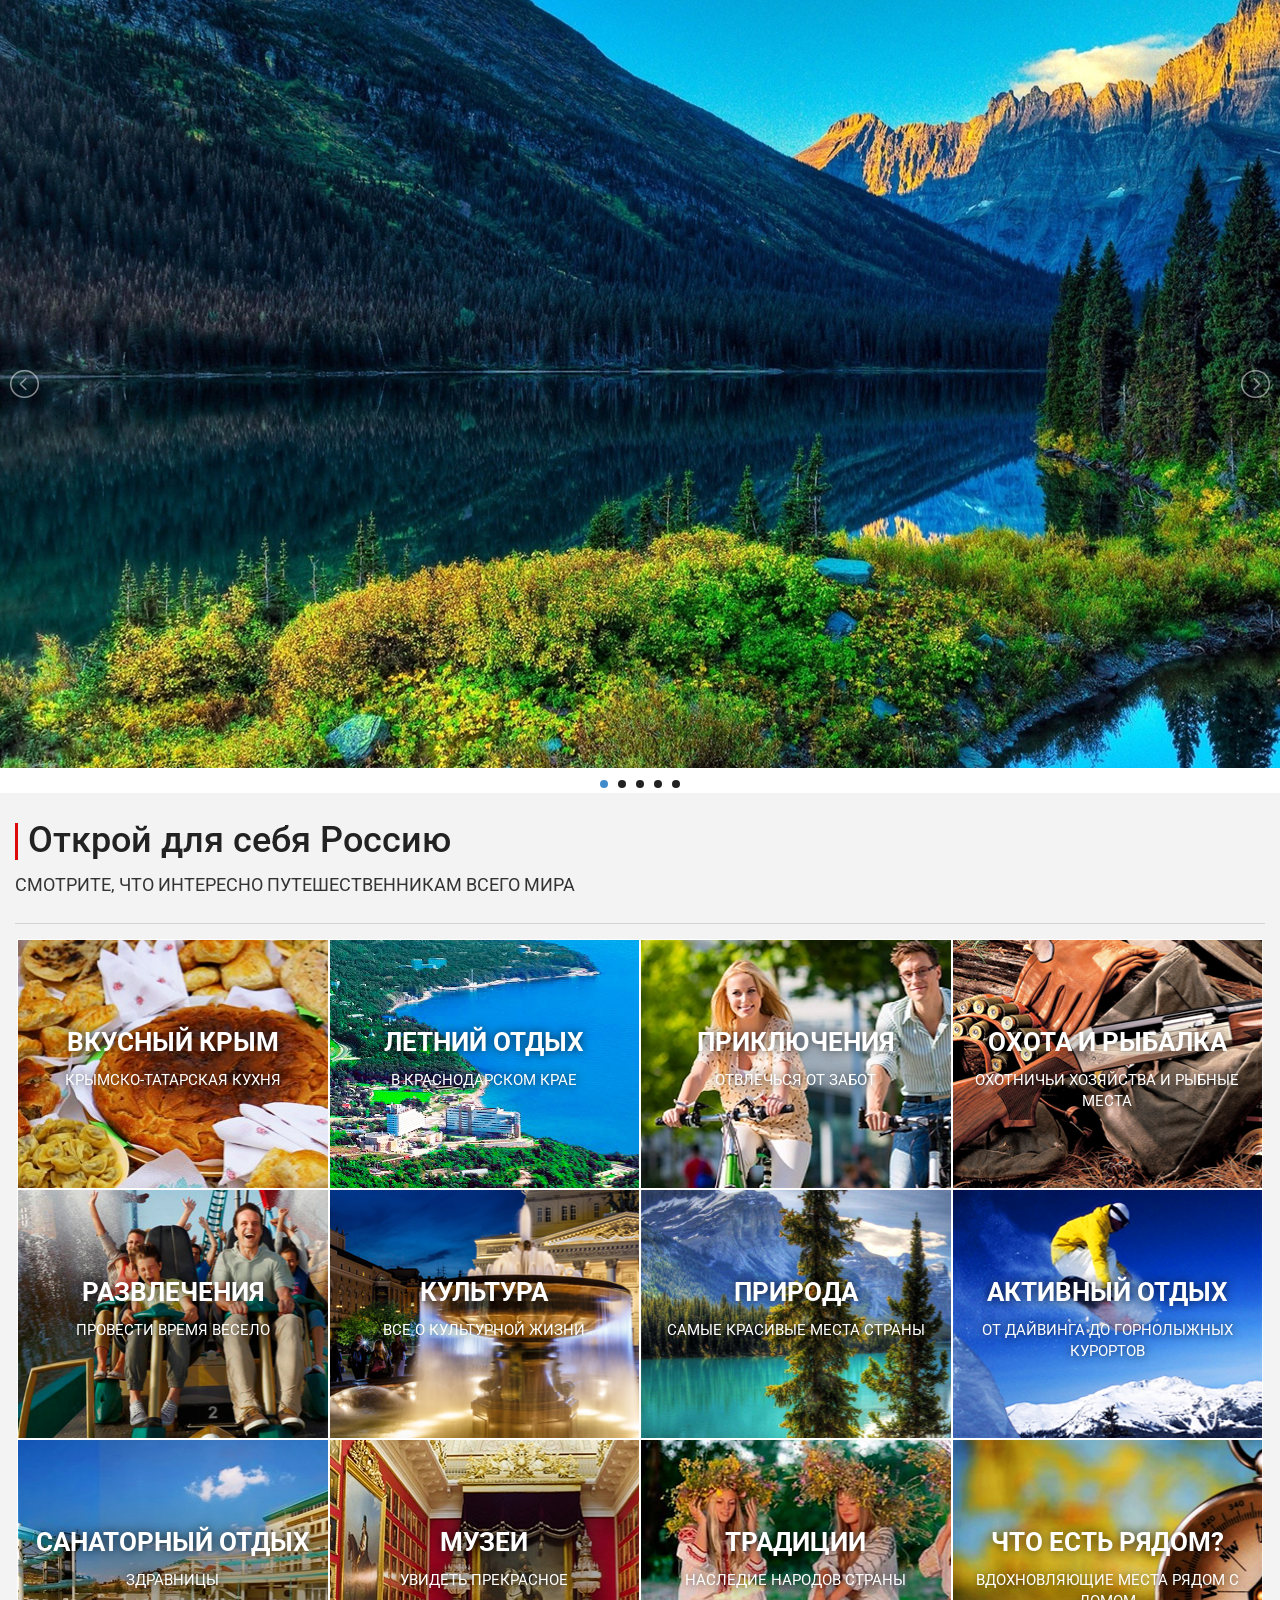
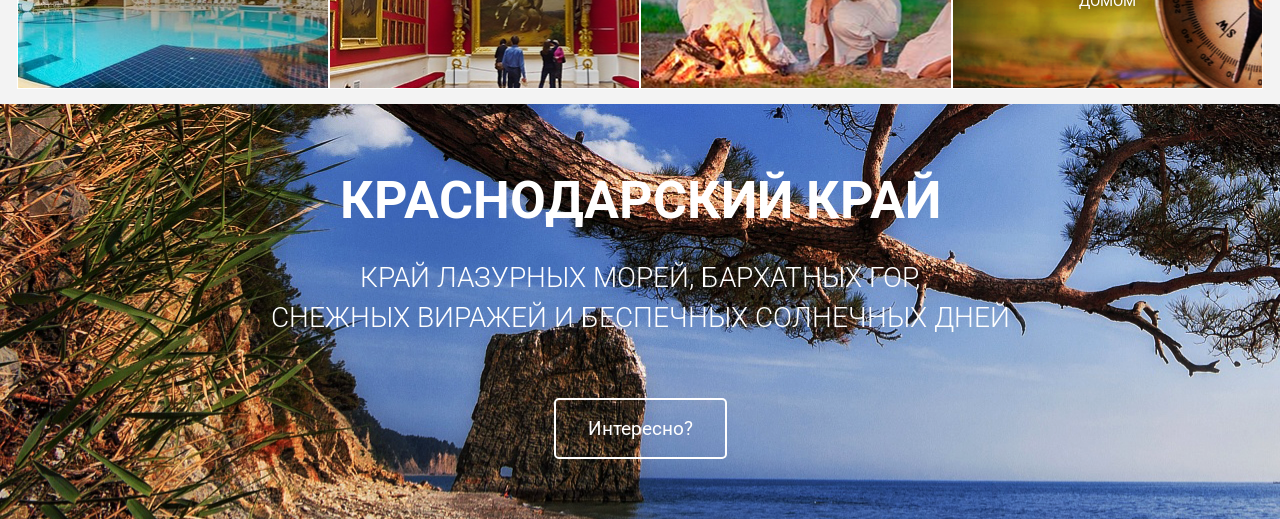
==== commit 963191b8: "почти сделал блок or(OPENRUSSIA)" ====
--- a/app/index.html
+++ b/app/index.html
@@ -65,118 +65,207 @@
 	</header>
 
 
-	<div class="news-mid">
-		<div class="inner">
-			<div class="container-fluid">
-				<div class="row">
-					<div class="col-xs-12 col-sm-12 col-md-12 col-lg-12">
-						<div class="news pull-left news-left">
-							<h3>Новости</h3>
-						</div>
-						<a class="pull-right news-right">Все новости</a>
-					</div>
-				</div>
-				<div class="news-bord">
-					<div class="row">
-						<div class="col-xs-12 col-md-3 col-sm-6 col-lg-3 news-mid__item">
-							<h4>Казань вошла в маршрут путешествия поезда класса люкс для иностранных...</h4>
-							<div class="line"></div>
-							<p class="data">24 мая 2016</p>
-							<p class="locale">Республика Карачаево-Черкесия</p>
-							<p class="info-sity">Столица Татарстана стала одной из остановок для поезда поезд класса люкс «Императорская Россия», который уже в свой первый рейс по маршрутуМосква...
-							</p>
-							<img src="img/-----68.png" alt="sobor">
-						</div>
-						<div class="col-xs-12 col-md-3 col-sm-6 col-lg-3 news-mid__item">
-							<h4>В Нижнем Тагиле открыта выставка «Такие близкие животные»</h4>
-							<div class="line"></div>
-							<p class="data">24 мая 2016</p>
-							<p class="locale">Республика Карачаево-Черкесия</p>
-							<p class="info-sity">Зрителями всероссийского фестиваля средневекового боя «Великий Болгар», который прошел в минувшие выходные в Болгарском государственном историко-архитектурном
-							</p>
-							<div class="line"></div>
-							<p class="news-ser">
-								Характер рельефа города — равнинно-холмистый. В центральной части города есть низменные равнины Забулачье, Предкабанье, Закабанье, возвышенная равнина Арское поле и выделяются отдельные холмы — Кремлёвский (Кремлёвско-Университетский), Марусовский, Федосеевский, Первые Горки, Вторые Горки, Аметьево, Ново-Татарская Слобода, и другие. В направлении на юго-восток и восток территория города
-								в целом плавно повышается, и крупные жилые массивы Горки, Азино, а также Нагорный, Дербышки расположены на изовысотах 20-40 метров и выше,.</p>
-						</div>
-						<div class="col-xs-12 col-md-3 col-sm-6 col-lg-3 news-mid__item">
-							<h4>маршрут путешествия поезда</h4>
-							<div class="line"></div>
-							<p class="data">24 мая 2016</p>
-							<p class="locale">Республика Карачаево-Черкесия</p>
-							<p class="info-sity">Столица Татарстана стала одной из остановок для поезда поезд класса люкс «Императорская Россия», который уже в свой первый рейс по маршруту Москва...
-							</p>
-							<img src="img/-----70.png" alt="sobor">
-						</div>
-						<div class="col-xs-12 col-md-3 col-sm-6 col-lg-3 news-mid__item">
-							<h4>Двухметровую рыбу-меч выбросило на берег в нацпарке «Куршская коса» </h4>
-							<div class="line"></div>
-							<p class="data">24 мая 2016</p>
-							<p class="locale">Республика Карачаево-Черкесия</p>
-							<p class="info-sity">Столица Татарстана стала одной из остановок для поезда поезд класса люкс «Императорская Россия», который уже в свой первый рейс по маршруту Москва...
-							</p>
-							<img src="img/-----85.png" alt="sobor">
-						</div>
-					</div>
-				</div>
-			</div>
-		</div>
-	</div>
-	<div class="routes">
-		<div class="inner">
-			<div class="container-fluid">
-				<div class="row">
-					<div class="col-md-12">
-						<div class="news pull-left">
-							<h3>Маршруты</h3>
-							<p>Путешествуй с Russia Travel</p>
-						</div>
-						<a class="pull-right news-right">Все маршруты</a>
-					</div>
-				</div>
-				<div class="news-bord">
-					<div class="row">
-						<div class=" col-md-3 col-lg-3 routes__item">
-							<div class="routes__item__top" style="background-image: url(img/slice-1.png);">
-								<p class="routes__item__p1">Историко-экологический маршрут по территории Вознесеновского и Белянского сельских поселений</p>
-								<p class="routes__item__p2">Мемориальный комплекс федерального значения посвящённый </p>
-							</div>
-							<div class="routes__item__bottom">
-								<img src="img/-----58.png">
-							</div>
-						</div>
-						<div class="col-md-3 col-lg-3 routes__item">
-							<div class="routes__item__top" style="background-image: url(img/slice-3.png);">
-								<p class="routes__item__p1">Чернянская слобода</p>
-								<p class="routes__item__p2">Посещение Храма Донской иконы Божией Матери, надвратного храма преподобных Антония и Феодосия Печерских, Храма- колокольни Равноапостольного князя Владимира, подземного Троицкого храма</p>
-							</div>
-							<div class="routes__item__bottom">
-								<img src="img/-----76.png">
-							</div>
-						</div>
-						<div class="col-md-3 col-lg-3 routes__item">
-							<div class="routes__item__top" style="background-image: url(img/slice-1.png);">
-								<p class="routes__item__p1">Кабардино-Балкария: По дорогам памяти</p>
-								<p class="routes__item__p2">Десятки тысяч сынов и дочерей Кабардино-Балкарии сражались в рядах Советской армии на всех фронтах Великой Отечественной войны. В августе 1942 г. война</p>
-							</div>
-							<div class="routes__item__bottom">
-								<img src="img/-----75.png">
-							</div>
-						</div>
-						<div class="col-md-3 col-lg-3 routes__item">
-							<div class="routes__item__top" style="background-image: url(img/slice-3.png);">
-								<p class="routes__item__p1">Алексеевский район и город Алексеевка</p>
-								<p class="routes__item__p2">Десятки тысяч сынов и дочерей Кабардино-Балкарии сражались в рядах Советской армии на всех фронтах Великой Отечественной войны.</p>
-							</div>
-							<div class="routes__item__bottom">
-								<img src="img/-----84.png">
-							</div>
-						</div>
-					</div>
-				</div>
-			</div>
-		</div>
-	</div>
+
+
+
+
+
+
+
+<section class="bg-grey">
+    <div class="inner">
+        <div class="container-fluid">
+            <div class="row">
+                <div class="col-xs-12">
+                    <h3 class="h3-border">
+                        Открой для себя Россию
+                    </h3>
+                    <p>
+                        Смотрите, что интересно путешественникам всего Мира
+                    </p>
+                </div>
+            </div>
+            <div class="or-border"></div>
+            <div class="row or">
+                <a href="#" class="col-md-3 or__item" style="background-image: url('img/raster/cake.png')">
+                    <span>
+                        Вкусный крым
+                    </span>
+                    <p>
+                        Крымско-татарская кухня
+                    </p>
+                </a>
+
+                <a href="#" class="col-md-3 or__item" style="background-image: url('img/raster/sea.png')">
+                    <span>
+                        Летний отдых
+                    </span>
+                    <p>
+                        В краснодарском крае
+                    </p>
+                </a>
+
+                <a href="#" class="col-md-3 or__item" style="background-image: url('img/raster/bikes.png')">
+                    <span>
+                        Приключения
+                    </span>
+                    <p>
+                        Отвлечься от забот
+                    </p>
+                </a>
+
+                <a href="#" class="col-md-3 or__item" style="background-image: url('img/raster/fish.png')">
+                    <span>
+                        Охота и рыбалка
+                    </span>
+                    <p>
+                        Охотничьи хозяйства и рыбные места
+                    </p>
+                </a>
+
+                <a href="#" class="col-md-3 or__item" style="background-image: url('img/raster/fun.png')">
+                    <span>
+                        Развлечения
+                    </span>
+                    <p>
+                        Провести время весело
+                    </p>
+                </a>
+
+                <a href="#" class="col-md-3 or__item" style="background-image: url('img/raster/culture.png')">
+                    <span>
+                        Культура
+                    </span>
+                    <p>
+                        Все о культурной жизни
+                    </p>
+                </a>
+
+                <a href="#" class="col-md-3 or__item" style="background-image: url('img/raster/ nature.png')">
+                    <span>
+                        Природа
+                    </span>
+                    <p>
+                        Самые красивые места страны
+                    </p>
+                </a>
+
+                <a href="#" class="col-md-3 or__item" style="background-image: url('img/raster/active.png')">
+                    <span>
+                        Активный отдых
+                    </span>
+                    <p>
+                        От дайвинга до горнолыжных курортов
+                    </p>
+                </a>
+
+                <a href="#" class="col-md-3 or__item" style="background-image: url('img/raster/relax.png')">
+                    <span>
+                        Санаторный отдых
+                    </span>
+                    <p>
+                        Здравницы
+                    </p>
+                </a>
+
+                <a href="#" class="col-md-3 or__item" style="background-image: url('img/raster/museum.png')">
+                    <span>
+                        Музеи
+                    </span>
+                    <p>
+                        Увидеть прекрасное
+                    </p>
+                </a>
+
+                <a href="#" class="col-md-3 or__item" style="background-image: url('img/raster/tradition.png')">
+                    <span>
+                        Традиции
+                    </span>
+                    <p>
+                        Наследие народов страны
+                    </p>
+
+                </a>
+
+                <a href="#" class="col-md-3 or__item" style="background-image: url('img/raster/compas.png')">
+                    <span>
+                        Что есть рядом?
+                    </span>
+                    <p>
+                        Вдохновляющие места рядом с домом
+                    </p>
+                </a>
+            </div>
+        </div>
+    </div>
+</section>
+
+
+
+
+
+
+
+
+
+
+
+
+
+
+
+
+
+
+    <div class="krasnodar">
+        <div class="inner">
+            <div class="container-fluid">
+                <div class="row">
+                    <div class="col-xs-12">
+                        <h2>
+                            Краснодарский край
+                        </h2>
+                    </div>
+                </div>
+                <div class="row">
+                    <div class="col-xs-12">
+                        <p class="p-thin">
+                            Край лазурных морей, бархатных гор,<br>
+                            Снежных виражей и беспечных солнечных дней
+                        </p>
+                    </div>
+                </div>
+                <div class="row">
+                    <div class="col-lg-12">
+                        <button class="kr-btn btn-overall">
+                            Интересно?
+                        </button>
+                    </div>
+                </div>
+            </div>
+        </div>
+    </div>
+
+
+
+
+
+
+
+
+
+
+
+
+
+
+
+
+
+
+
+
+
 
 
 
--- a/app/css/main.css
+++ b/app/css/main.css
@@ -22,197 +22,146 @@
 body textarea:required:valid {
   color: #666; }
 
-.news-mid {
-  margin-top: 30px; }
-
-.news-right {
-  color: #222;
-  font-family: Roboto;
-  font-size: 17px;
-  font-weight: 400;
-  text-transform: uppercase;
-  padding-top: 10px; }
-
-.news-left {
-  padding-bottom: 20px; }
-
-.news-bord {
-  border-top: 1px solid #d3d3d3; }
-
-.line {
-  width: 65px;
-  height: 3px;
-  background-color: #dedede;
-  margin-top: 16px; }
-
-.news-bord h4 {
-  color: #222;
-  font-family: Roboto;
-  font-size: 16px;
-  font-weight: 700;
-  line-height: 24px;
-  text-transform: uppercase;
-  padding-top: 30px;
-  min-height: 102px; }
-
-.data {
-  color: #dd0808;
-  font-family: Roboto;
-  font-size: 14px;
-  font-weight: 400;
-  line-height: 24px;
-  padding-top: 10px; }
-
-.locale {
-  color: #8b8b8b;
-  font-family: Roboto;
-  font-size: 14px;
-  font-weight: 400;
-  line-height: 24px;
-  padding-top: 8px; }
-
-.info-sity {
-  color: #222;
-  font-family: 'Istok Web', sans-serif;
-  font-size: 15px;
-  font-weight: bold;
-  line-height: 20px;
-  padding-top: 15px;
-  padding-bottom: 15px; }
-
-.news-bord img {
-  width: 100%; }
-
-.news-ser {
-  color: #8b8b8b;
-  font-family: 'Istok Web', sans-serif;
-  font-size: 14px;
-  font-weight: 400;
-  line-height: 20px;
-  padding-top: 15px;
-  max-height: 210px;
-  overflow: hidden; }
-
-.all-news-popup {
-  border: 2px solid lightgrey;
-  background: #fff;
-  -webkit-border-radius: 4px;
-  border-radius: 4px;
-  color: #222;
-  font-family: Roboto;
-  font-size: 17px;
-  font-weight: 400;
-  padding: 15px 39px; }
-  .all-news-popup:hover {
-    background-color: #8a8a8a; }
-
-.news p {
-  color: #222;
-  font-family: Roboto;
-  font-size: 18px;
-  font-weight: 400;
-  text-transform: uppercase;
-  padding: 15px 0 20px 0; }
-
-.routes {
-  margin-top: 30px; }
-
-.routes__item__top {
-  min-height: 227px;
-  background: no-repeat;
-  margin-top: 20px;
-  background-size: cover; }
-
-.routes__item__p1 {
-  color: #222;
-  font-family: Roboto;
-  font-size: 17px;
-  font-weight: 500;
-  line-height: 24px;
-  text-transform: uppercase;
-  padding: 32px 51px 0 76px; }
-
-.routes__item__p2 {
-  color: #222;
-  font-family: 'Istok Web', sans-serif;
-  font-size: 15px;
-  font-weight: 400;
-  line-height: 22px;
-  padding: 10px 21px 24px 78px; }
-
-/* Large Devices, Wide Screens */
-@media only screen and (max-width: 1200px) {
-  .news-ser {
-    max-height: 195px; } }
-
-@media only screen and (max-width: 1128px) {
-  .news-bord h2 {
-    min-height: 126px; } }
-
-/* Medium Devices, Desktops */
-@media only screen and (max-width: 992px) {
-  .wrapper {
-    width: auto; }
-  .pad {
-    padding: 50px 5px !important; }
-  footer {
-    text-align: center; }
-    footer .wrapper {
-      width: auto; }
-    footer ul {
-      float: none;
-      display: inline-block;
-      text-align: center; }
-      footer ul li {
-        margin-bottom: 10px;
-        margin-right: 0;
-        float: none; }
-    footer .gs {
-      float: none;
-      display: block; }
-  .news-ser {
-    max-height: 120px; }
-  .news-mid__item {
-    min-height: 592px; } }
-
-/* Small Devices, Tablets */
-@media only screen and (max-width: 768px) {
-  .news-mid__item {
-    min-height: 10px; } }
-
-/* Extra Small Devices, Phones */
-@media only screen and (max-width: 480px) {
-  .pad {
-    padding: 20px 5px !important; } }
-
-/* ============================ form css =========================== */
 .inner {
   max-width: 1600px;
   margin: 0 auto; }
 
-body {
-  font-family: 'Roboto', sans-serif;
-  font-weight: 400; }
+.bg-grey {
+  background-color: #f3f3f3; }
+  .bg-grey h3 {
+    padding-bottom: 2px; }
+  .bg-grey p {
+    text-transform: uppercase;
+    padding-bottom: 25px; }
 
-h1 {
-  font-weight: 700;
-  line-height: 78px; }
+.h3-border {
+  border-left: 3px solid #dd0808;
+  padding-left: 10px;
+  margin-bottom: 12px;
+  margin-top: 30px; }
 
+.or {
+  padding: 15px 17px; }
+
+.or-border {
+  border-top: 1px solid lightgrey; }
+
+.or__item {
+  min-height: 250px;
+  text-align: center;
+  position: relative;
+  border: 1px solid white;
+  display: block; }
+  .or__item span, .or__item p {
+    text-shadow: 0 0 10px rgba(0, 0, 0, 0.75);
+    color: white;
+    position: absolute;
+    width: 100%;
+    bottom: 0;
+    right: 0;
+    left: 0;
+    z-index: 1; }
+  .or__item span {
+    font-size: 26px;
+    font-weight: 700;
+    line-height: 24px;
+    text-transform: uppercase;
+    top: 90px; }
+  .or__item p {
+    font-size: 15px;
+    font-weight: 400;
+    width: 100%;
+    top: 130px; }
+  .or__item:after {
+    position: absolute;
+    width: 100%;
+    height: 100%;
+    content: "";
+    display: block;
+    top: 0;
+    left: 0;
+    visibility: hidden;
+    opacity: 0;
+    background-color: rgba(0, 0, 0, 0.75);
+    -webkit-transition: .2s all;
+    transition: .2s all; }
+  .or__item:hover:after {
+    opacity: 1;
+    visibility: visible; }
+
+.krasnodar {
+  background-image: url("../img/raster/bg-tree.png");
+  text-align: center; }
+  .krasnodar h2 {
+    text-transform: uppercase;
+    color: white;
+    padding-top: 60px;
+    padding-bottom: 20px; }
+  .krasnodar p {
+    text-transform: uppercase; }
+
+.btn-overall {
+  background: none;
+  border: 2px solid white;
+  -webkit-border-radius: 5px;
+  border-radius: 5px;
+  color: white;
+  font-size: 19px;
+  font-weight: 400;
+  padding: 15px 32px; }
+  .btn-overall:hover {
+    background-color: #4b3730;
+    -webkit-transition: 0.5s all;
+    transition: 0.5s all; }
+
+.kr-btn {
+  margin: 60px 0; }
+
+/* Large Devices, Wide Screens */
+@media only screen and (max-width: 1200px) {
+  .krasnodar h2 {
+    font-size: 50px;
+    font-weight: 700; }
+  .krasnodar p {
+    font-size: 26px; } }
+
+/* Medium Devices, Desktops */
+@media only screen and (max-width: 992px) {
+  .krasnodar h2 {
+    font-size: 47px;
+    font-weight: 700; }
+  .krasnodar p {
+    font-size: 23px; } }
+
+/* Small Devices, Tablets */
+@media only screen and (max-width: 768px) {
+  .krasnodar h2 {
+    font-size: 42px; }
+  .krasnodar p {
+    font-size: 20px; } }
+
+/* Extra Small Devices, Phones */
+@media only screen and (max-width: 480px) {
+  .krasnodar h2 {
+    font-size: 34px; }
+  .krasnodar p {
+    font-size: 20px; } }
+
+/* ============================ form css =========================== */
 h2 {
   font-size: 52px;
-  font-weight: 700px; }
+  font-weight: 700; }
 
 h3 {
-  font-family: Roboto;
+  color: #222;
   font-size: 36px;
   font-weight: 500;
-  padding-left: 10px;
-  border-left: 4px solid #dd0808;
   line-height: 35px; }
 
 .p-thin {
   font-size: 28px;
-  font-weight: 400; }
+  font-weight: 300;
+  color: white; }
 
 p {
   font-size: 18px;
@@ -222,6 +171,11 @@
   font-size: 26px;
   font-weight: 700; }
 
+.p-small {
+  color: white;
+  font-size: 17px;
+  font-weight: 400; }
+
 .jb_input .mess_error {
   position: relative;
   width: 100%;
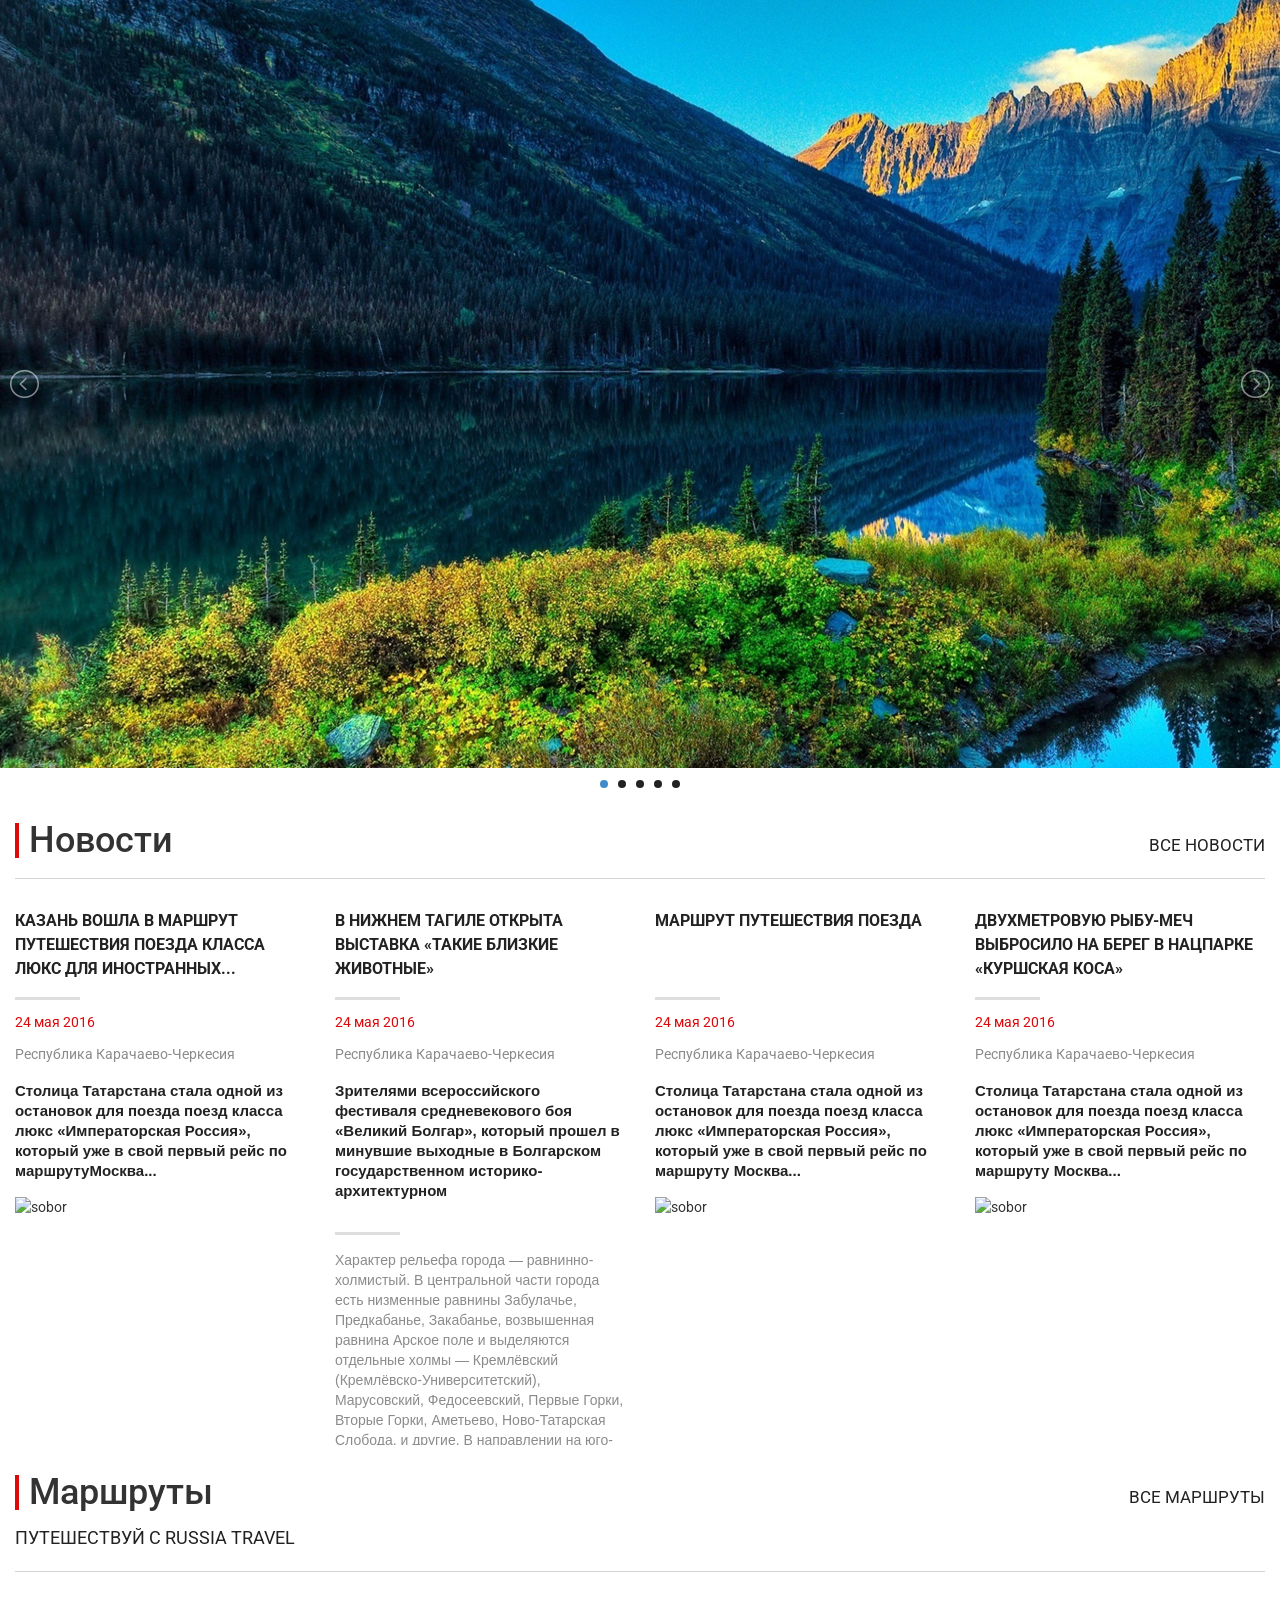
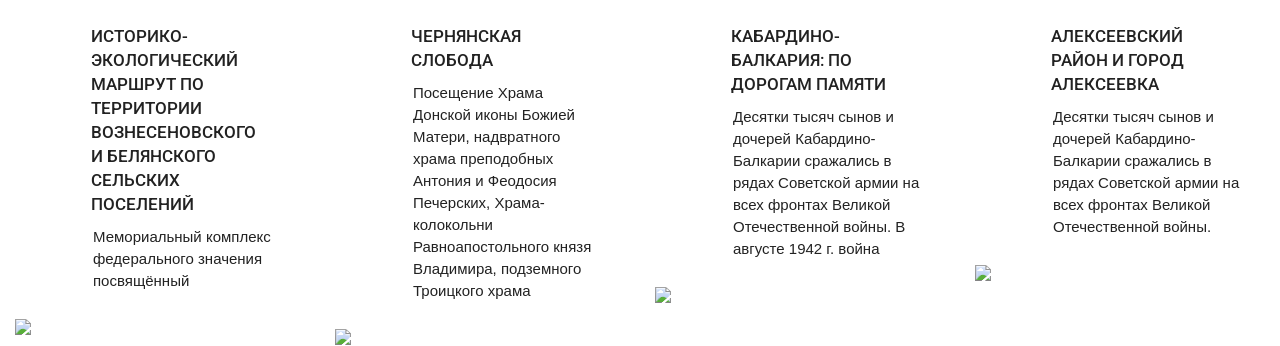
==== commit 6d5d6460: "Merge ab2d3837a57fcea8e13b343e09ca8acb8bfef75e into a19402b5a326d7d8667fe4a3227c9fbe959fba3d" ====
--- a/app/index.html
+++ b/app/index.html
@@ -65,207 +65,118 @@
 	</header>
 
 
-
-
-
-
-
-
-
-<section class="bg-grey">
-    <div class="inner">
-        <div class="container-fluid">
-            <div class="row">
-                <div class="col-xs-12">
-                    <h3 class="h3-border">
-                        Открой для себя Россию
-                    </h3>
-                    <p>
-                        Смотрите, что интересно путешественникам всего Мира
-                    </p>
-                </div>
-            </div>
-            <div class="or-border"></div>
-            <div class="row or">
-                <a href="#" class="col-md-3 or__item" style="background-image: url('img/raster/cake.png')">
-                    <span>
-                        Вкусный крым
-                    </span>
-                    <p>
-                        Крымско-татарская кухня
-                    </p>
-                </a>
-
-                <a href="#" class="col-md-3 or__item" style="background-image: url('img/raster/sea.png')">
-                    <span>
-                        Летний отдых
-                    </span>
-                    <p>
-                        В краснодарском крае
-                    </p>
-                </a>
-
-                <a href="#" class="col-md-3 or__item" style="background-image: url('img/raster/bikes.png')">
-                    <span>
-                        Приключения
-                    </span>
-                    <p>
-                        Отвлечься от забот
-                    </p>
-                </a>
-
-                <a href="#" class="col-md-3 or__item" style="background-image: url('img/raster/fish.png')">
-                    <span>
-                        Охота и рыбалка
-                    </span>
-                    <p>
-                        Охотничьи хозяйства и рыбные места
-                    </p>
-                </a>
-
-                <a href="#" class="col-md-3 or__item" style="background-image: url('img/raster/fun.png')">
-                    <span>
-                        Развлечения
-                    </span>
-                    <p>
-                        Провести время весело
-                    </p>
-                </a>
-
-                <a href="#" class="col-md-3 or__item" style="background-image: url('img/raster/culture.png')">
-                    <span>
-                        Культура
-                    </span>
-                    <p>
-                        Все о культурной жизни
-                    </p>
-                </a>
-
-                <a href="#" class="col-md-3 or__item" style="background-image: url('img/raster/ nature.png')">
-                    <span>
-                        Природа
-                    </span>
-                    <p>
-                        Самые красивые места страны
-                    </p>
-                </a>
-
-                <a href="#" class="col-md-3 or__item" style="background-image: url('img/raster/active.png')">
-                    <span>
-                        Активный отдых
-                    </span>
-                    <p>
-                        От дайвинга до горнолыжных курортов
-                    </p>
-                </a>
-
-                <a href="#" class="col-md-3 or__item" style="background-image: url('img/raster/relax.png')">
-                    <span>
-                        Санаторный отдых
-                    </span>
-                    <p>
-                        Здравницы
-                    </p>
-                </a>
-
-                <a href="#" class="col-md-3 or__item" style="background-image: url('img/raster/museum.png')">
-                    <span>
-                        Музеи
-                    </span>
-                    <p>
-                        Увидеть прекрасное
-                    </p>
-                </a>
-
-                <a href="#" class="col-md-3 or__item" style="background-image: url('img/raster/tradition.png')">
-                    <span>
-                        Традиции
-                    </span>
-                    <p>
-                        Наследие народов страны
-                    </p>
-
-                </a>
-
-                <a href="#" class="col-md-3 or__item" style="background-image: url('img/raster/compas.png')">
-                    <span>
-                        Что есть рядом?
-                    </span>
-                    <p>
-                        Вдохновляющие места рядом с домом
-                    </p>
-                </a>
-            </div>
-        </div>
-    </div>
-</section>
-
-
-
-
-
-
-
-
-
-
-
-
-
-
-
-
-
-
-    <div class="krasnodar">
-        <div class="inner">
-            <div class="container-fluid">
-                <div class="row">
-                    <div class="col-xs-12">
-                        <h2>
-                            Краснодарский край
-                        </h2>
-                    </div>
-                </div>
-                <div class="row">
-                    <div class="col-xs-12">
-                        <p class="p-thin">
-                            Край лазурных морей, бархатных гор,<br>
-                            Снежных виражей и беспечных солнечных дней
-                        </p>
-                    </div>
-                </div>
-                <div class="row">
-                    <div class="col-lg-12">
-                        <button class="kr-btn btn-overall">
-                            Интересно?
-                        </button>
-                    </div>
-                </div>
-            </div>
-        </div>
-    </div>
-
-
-
-
-
-
-
-
-
-
-
-
-
-
-
-
-
-
-
-
-
+	<div class="news-mid">
+		<div class="inner">
+			<div class="container-fluid">
+				<div class="row">
+					<div class="col-xs-12 col-sm-12 col-md-12 col-lg-12">
+						<div class="news pull-left news-left">
+							<h3>Новости</h3>
+						</div>
+						<a class="pull-right news-right">Все новости</a>
+					</div>
+				</div>
+				<div class="news-bord">
+					<div class="row">
+						<div class="col-xs-12 col-md-3 col-sm-6 col-lg-3 news-mid__item">
+							<h4>Казань вошла в маршрут путешествия поезда класса люкс для иностранных...</h4>
+							<div class="line"></div>
+							<p class="data">24 мая 2016</p>
+							<p class="locale">Республика Карачаево-Черкесия</p>
+							<p class="info-sity">Столица Татарстана стала одной из остановок для поезда поезд класса люкс «Императорская Россия», который уже в свой первый рейс по маршрутуМосква...
+							</p>
+							<img src="img/-----68.png" alt="sobor">
+						</div>
+						<div class="col-xs-12 col-md-3 col-sm-6 col-lg-3 news-mid__item">
+							<h4>В Нижнем Тагиле открыта выставка «Такие близкие животные»</h4>
+							<div class="line"></div>
+							<p class="data">24 мая 2016</p>
+							<p class="locale">Республика Карачаево-Черкесия</p>
+							<p class="info-sity">Зрителями всероссийского фестиваля средневекового боя «Великий Болгар», который прошел в минувшие выходные в Болгарском государственном историко-архитектурном
+							</p>
+							<div class="line"></div>
+							<p class="news-ser">
+								Характер рельефа города — равнинно-холмистый. В центральной части города есть низменные равнины Забулачье, Предкабанье, Закабанье, возвышенная равнина Арское поле и выделяются отдельные холмы — Кремлёвский (Кремлёвско-Университетский), Марусовский, Федосеевский, Первые Горки, Вторые Горки, Аметьево, Ново-Татарская Слобода, и другие. В направлении на юго-восток и восток территория города
+								в целом плавно повышается, и крупные жилые массивы Горки, Азино, а также Нагорный, Дербышки расположены на изовысотах 20-40 метров и выше,.</p>
+						</div>
+						<div class="col-xs-12 col-md-3 col-sm-6 col-lg-3 news-mid__item">
+							<h4>маршрут путешествия поезда</h4>
+							<div class="line"></div>
+							<p class="data">24 мая 2016</p>
+							<p class="locale">Республика Карачаево-Черкесия</p>
+							<p class="info-sity">Столица Татарстана стала одной из остановок для поезда поезд класса люкс «Императорская Россия», который уже в свой первый рейс по маршруту Москва...
+							</p>
+							<img src="img/-----70.png" alt="sobor">
+						</div>
+						<div class="col-xs-12 col-md-3 col-sm-6 col-lg-3 news-mid__item">
+							<h4>Двухметровую рыбу-меч выбросило на берег в нацпарке «Куршская коса» </h4>
+							<div class="line"></div>
+							<p class="data">24 мая 2016</p>
+							<p class="locale">Республика Карачаево-Черкесия</p>
+							<p class="info-sity">Столица Татарстана стала одной из остановок для поезда поезд класса люкс «Императорская Россия», который уже в свой первый рейс по маршруту Москва...
+							</p>
+							<img src="img/-----85.png" alt="sobor">
+						</div>
+					</div>
+				</div>
+			</div>
+		</div>
+	</div>
+	<div class="routes">
+		<div class="inner">
+			<div class="container-fluid">
+				<div class="row">
+					<div class="col-md-12">
+						<div class="news pull-left">
+							<h3>Маршруты</h3>
+							<p>Путешествуй с Russia Travel</p>
+						</div>
+						<a class="pull-right news-right">Все маршруты</a>
+					</div>
+				</div>
+				<div class="news-bord">
+					<div class="row">
+						<div class=" col-md-3 col-lg-3 routes__item">
+							<div class="routes__item__top" style="background-image: url(img/slice-1.png);">
+								<p class="routes__item__p1">Историко-экологический маршрут по территории Вознесеновского и Белянского сельских поселений</p>
+								<p class="routes__item__p2">Мемориальный комплекс федерального значения посвящённый </p>
+							</div>
+							<div class="routes__item__bottom">
+								<img src="img/-----58.png">
+							</div>
+						</div>
+						<div class="col-md-3 col-lg-3 routes__item">
+							<div class="routes__item__top" style="background-image: url(img/slice-3.png);">
+								<p class="routes__item__p1">Чернянская слобода</p>
+								<p class="routes__item__p2">Посещение Храма Донской иконы Божией Матери, надвратного храма преподобных Антония и Феодосия Печерских, Храма- колокольни Равноапостольного князя Владимира, подземного Троицкого храма</p>
+							</div>
+							<div class="routes__item__bottom">
+								<img src="img/-----76.png">
+							</div>
+						</div>
+						<div class="col-md-3 col-lg-3 routes__item">
+							<div class="routes__item__top" style="background-image: url(img/slice-1.png);">
+								<p class="routes__item__p1">Кабардино-Балкария: По дорогам памяти</p>
+								<p class="routes__item__p2">Десятки тысяч сынов и дочерей Кабардино-Балкарии сражались в рядах Советской армии на всех фронтах Великой Отечественной войны. В августе 1942 г. война</p>
+							</div>
+							<div class="routes__item__bottom">
+								<img src="img/-----75.png">
+							</div>
+						</div>
+						<div class="col-md-3 col-lg-3 routes__item">
+							<div class="routes__item__top" style="background-image: url(img/slice-3.png);">
+								<p class="routes__item__p1">Алексеевский район и город Алексеевка</p>
+								<p class="routes__item__p2">Десятки тысяч сынов и дочерей Кабардино-Балкарии сражались в рядах Советской армии на всех фронтах Великой Отечественной войны.</p>
+							</div>
+							<div class="routes__item__bottom">
+								<img src="img/-----84.png">
+							</div>
+						</div>
+					</div>
+				</div>
+			</div>
+		</div>
+	</div>
 
 
 
--- a/app/css/main.css
+++ b/app/css/main.css
@@ -22,146 +22,197 @@
 body textarea:required:valid {
   color: #666; }
 
+.news-mid {
+  margin-top: 30px; }
+
+.news-right {
+  color: #222;
+  font-family: Roboto;
+  font-size: 17px;
+  font-weight: 400;
+  text-transform: uppercase;
+  padding-top: 10px; }
+
+.news-left {
+  padding-bottom: 20px; }
+
+.news-bord {
+  border-top: 1px solid #d3d3d3; }
+
+.line {
+  width: 65px;
+  height: 3px;
+  background-color: #dedede;
+  margin-top: 16px; }
+
+.news-bord h4 {
+  color: #222;
+  font-family: Roboto;
+  font-size: 16px;
+  font-weight: 700;
+  line-height: 24px;
+  text-transform: uppercase;
+  padding-top: 30px;
+  min-height: 102px; }
+
+.data {
+  color: #dd0808;
+  font-family: Roboto;
+  font-size: 14px;
+  font-weight: 400;
+  line-height: 24px;
+  padding-top: 10px; }
+
+.locale {
+  color: #8b8b8b;
+  font-family: Roboto;
+  font-size: 14px;
+  font-weight: 400;
+  line-height: 24px;
+  padding-top: 8px; }
+
+.info-sity {
+  color: #222;
+  font-family: 'Istok Web', sans-serif;
+  font-size: 15px;
+  font-weight: bold;
+  line-height: 20px;
+  padding-top: 15px;
+  padding-bottom: 15px; }
+
+.news-bord img {
+  width: 100%; }
+
+.news-ser {
+  color: #8b8b8b;
+  font-family: 'Istok Web', sans-serif;
+  font-size: 14px;
+  font-weight: 400;
+  line-height: 20px;
+  padding-top: 15px;
+  max-height: 210px;
+  overflow: hidden; }
+
+.all-news-popup {
+  border: 2px solid lightgrey;
+  background: #fff;
+  -webkit-border-radius: 4px;
+  border-radius: 4px;
+  color: #222;
+  font-family: Roboto;
+  font-size: 17px;
+  font-weight: 400;
+  padding: 15px 39px; }
+  .all-news-popup:hover {
+    background-color: #8a8a8a; }
+
+.news p {
+  color: #222;
+  font-family: Roboto;
+  font-size: 18px;
+  font-weight: 400;
+  text-transform: uppercase;
+  padding: 15px 0 20px 0; }
+
+.routes {
+  margin-top: 30px; }
+
+.routes__item__top {
+  min-height: 227px;
+  background: no-repeat;
+  margin-top: 20px;
+  background-size: cover; }
+
+.routes__item__p1 {
+  color: #222;
+  font-family: Roboto;
+  font-size: 17px;
+  font-weight: 500;
+  line-height: 24px;
+  text-transform: uppercase;
+  padding: 32px 51px 0 76px; }
+
+.routes__item__p2 {
+  color: #222;
+  font-family: 'Istok Web', sans-serif;
+  font-size: 15px;
+  font-weight: 400;
+  line-height: 22px;
+  padding: 10px 21px 24px 78px; }
+
+/* Large Devices, Wide Screens */
+@media only screen and (max-width: 1200px) {
+  .news-ser {
+    max-height: 195px; } }
+
+@media only screen and (max-width: 1128px) {
+  .news-bord h2 {
+    min-height: 126px; } }
+
+/* Medium Devices, Desktops */
+@media only screen and (max-width: 992px) {
+  .wrapper {
+    width: auto; }
+  .pad {
+    padding: 50px 5px !important; }
+  footer {
+    text-align: center; }
+    footer .wrapper {
+      width: auto; }
+    footer ul {
+      float: none;
+      display: inline-block;
+      text-align: center; }
+      footer ul li {
+        margin-bottom: 10px;
+        margin-right: 0;
+        float: none; }
+    footer .gs {
+      float: none;
+      display: block; }
+  .news-ser {
+    max-height: 120px; }
+  .news-mid__item {
+    min-height: 592px; } }
+
+/* Small Devices, Tablets */
+@media only screen and (max-width: 768px) {
+  .news-mid__item {
+    min-height: 10px; } }
+
+/* Extra Small Devices, Phones */
+@media only screen and (max-width: 480px) {
+  .pad {
+    padding: 20px 5px !important; } }
+
+/* ============================ form css =========================== */
 .inner {
   max-width: 1600px;
   margin: 0 auto; }
 
-.bg-grey {
-  background-color: #f3f3f3; }
-  .bg-grey h3 {
-    padding-bottom: 2px; }
-  .bg-grey p {
-    text-transform: uppercase;
-    padding-bottom: 25px; }
-
-.h3-border {
-  border-left: 3px solid #dd0808;
-  padding-left: 10px;
-  margin-bottom: 12px;
-  margin-top: 30px; }
-
-.or {
-  padding: 15px 17px; }
-
-.or-border {
-  border-top: 1px solid lightgrey; }
-
-.or__item {
-  min-height: 250px;
-  text-align: center;
-  position: relative;
-  border: 1px solid white;
-  display: block; }
-  .or__item span, .or__item p {
-    text-shadow: 0 0 10px rgba(0, 0, 0, 0.75);
-    color: white;
-    position: absolute;
-    width: 100%;
-    bottom: 0;
-    right: 0;
-    left: 0;
-    z-index: 1; }
-  .or__item span {
-    font-size: 26px;
-    font-weight: 700;
-    line-height: 24px;
-    text-transform: uppercase;
-    top: 90px; }
-  .or__item p {
-    font-size: 15px;
-    font-weight: 400;
-    width: 100%;
-    top: 130px; }
-  .or__item:after {
-    position: absolute;
-    width: 100%;
-    height: 100%;
-    content: "";
-    display: block;
-    top: 0;
-    left: 0;
-    visibility: hidden;
-    opacity: 0;
-    background-color: rgba(0, 0, 0, 0.75);
-    -webkit-transition: .2s all;
-    transition: .2s all; }
-  .or__item:hover:after {
-    opacity: 1;
-    visibility: visible; }
-
-.krasnodar {
-  background-image: url("../img/raster/bg-tree.png");
-  text-align: center; }
-  .krasnodar h2 {
-    text-transform: uppercase;
-    color: white;
-    padding-top: 60px;
-    padding-bottom: 20px; }
-  .krasnodar p {
-    text-transform: uppercase; }
-
-.btn-overall {
-  background: none;
-  border: 2px solid white;
-  -webkit-border-radius: 5px;
-  border-radius: 5px;
-  color: white;
-  font-size: 19px;
-  font-weight: 400;
-  padding: 15px 32px; }
-  .btn-overall:hover {
-    background-color: #4b3730;
-    -webkit-transition: 0.5s all;
-    transition: 0.5s all; }
-
-.kr-btn {
-  margin: 60px 0; }
-
-/* Large Devices, Wide Screens */
-@media only screen and (max-width: 1200px) {
-  .krasnodar h2 {
-    font-size: 50px;
-    font-weight: 700; }
-  .krasnodar p {
-    font-size: 26px; } }
-
-/* Medium Devices, Desktops */
-@media only screen and (max-width: 992px) {
-  .krasnodar h2 {
-    font-size: 47px;
-    font-weight: 700; }
-  .krasnodar p {
-    font-size: 23px; } }
-
-/* Small Devices, Tablets */
-@media only screen and (max-width: 768px) {
-  .krasnodar h2 {
-    font-size: 42px; }
-  .krasnodar p {
-    font-size: 20px; } }
-
-/* Extra Small Devices, Phones */
-@media only screen and (max-width: 480px) {
-  .krasnodar h2 {
-    font-size: 34px; }
-  .krasnodar p {
-    font-size: 20px; } }
-
-/* ============================ form css =========================== */
+body {
+  font-family: 'Roboto', sans-serif;
+  font-weight: 400; }
+
+h1 {
+  font-weight: 700;
+  line-height: 78px; }
+
 h2 {
   font-size: 52px;
-  font-weight: 700; }
+  font-weight: 700px; }
 
 h3 {
-  color: #222;
+  font-family: Roboto;
   font-size: 36px;
   font-weight: 500;
+  padding-left: 10px;
+  border-left: 4px solid #dd0808;
   line-height: 35px; }
 
 .p-thin {
   font-size: 28px;
-  font-weight: 300;
-  color: white; }
+  font-weight: 400; }
 
 p {
   font-size: 18px;
@@ -170,11 +221,6 @@
 .p-bold {
   font-size: 26px;
   font-weight: 700; }
-
-.p-small {
-  color: white;
-  font-size: 17px;
-  font-weight: 400; }
 
 .jb_input .mess_error {
   position: relative;
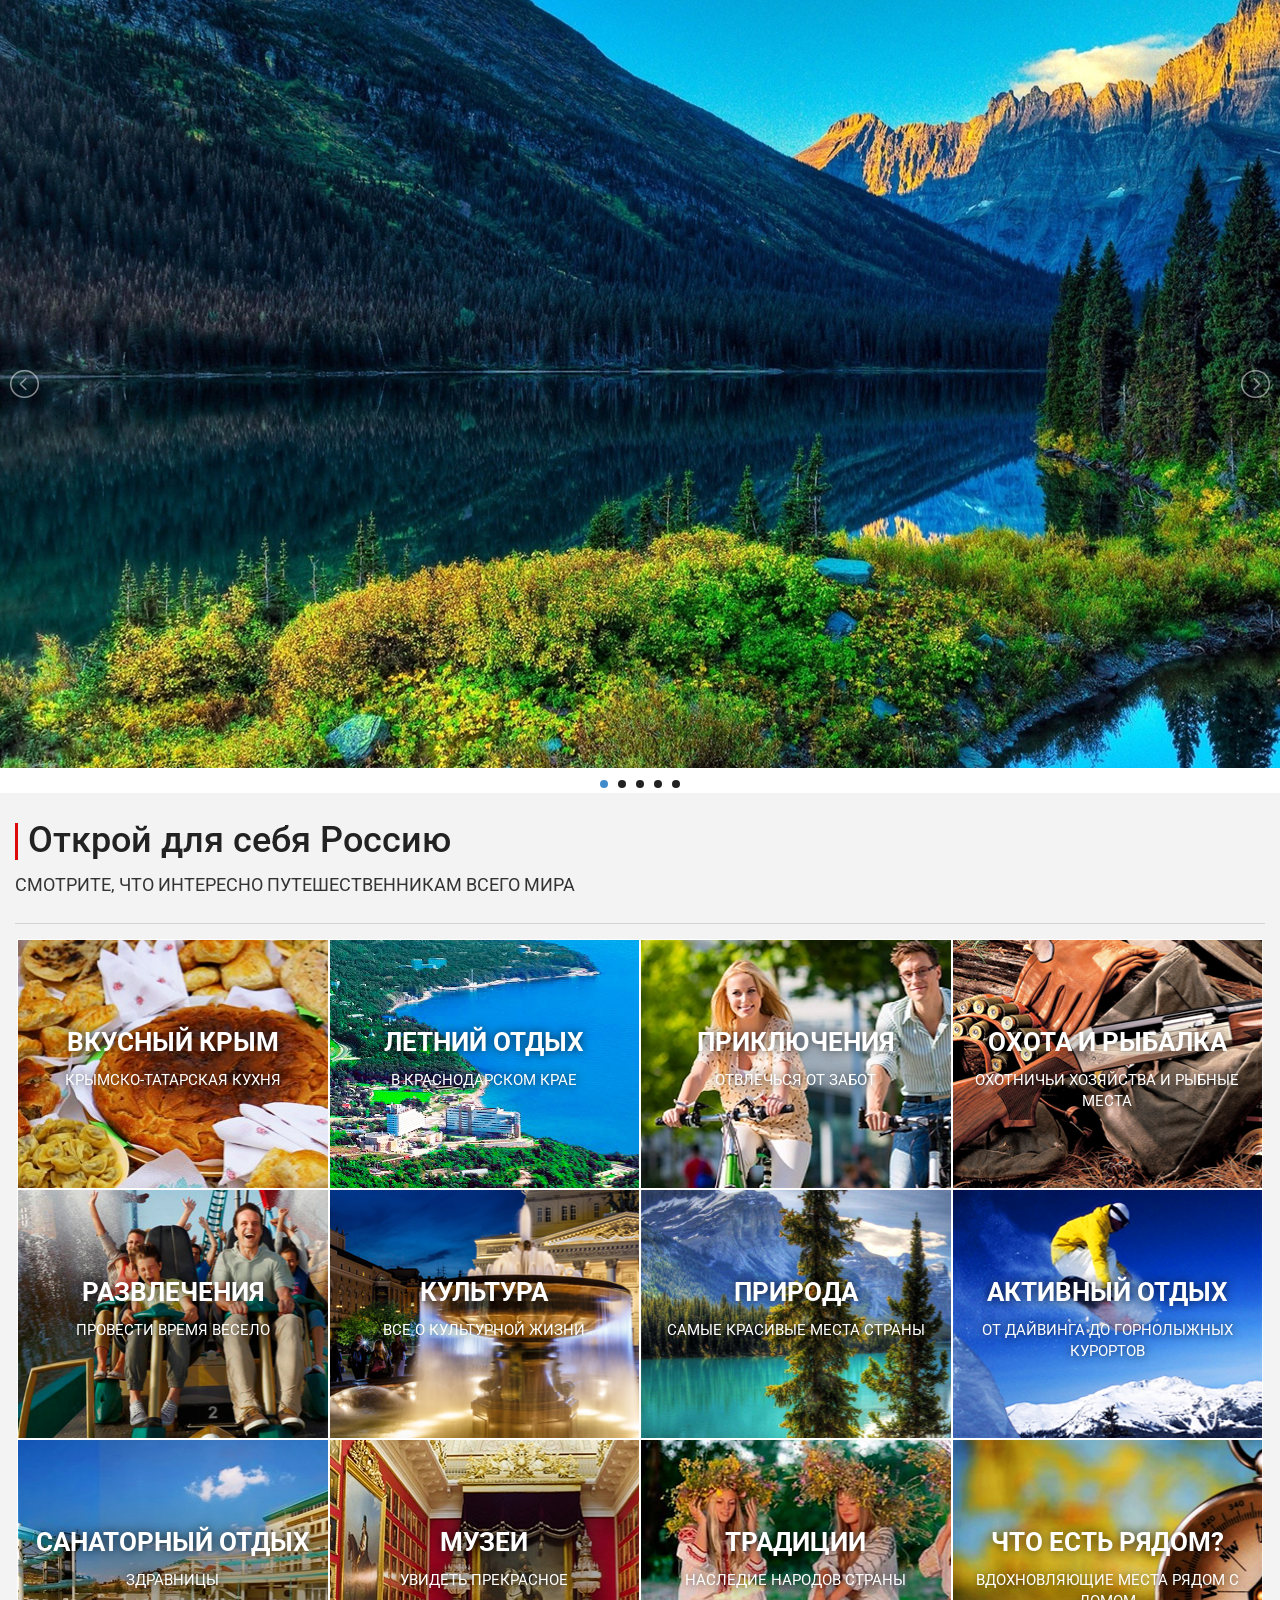
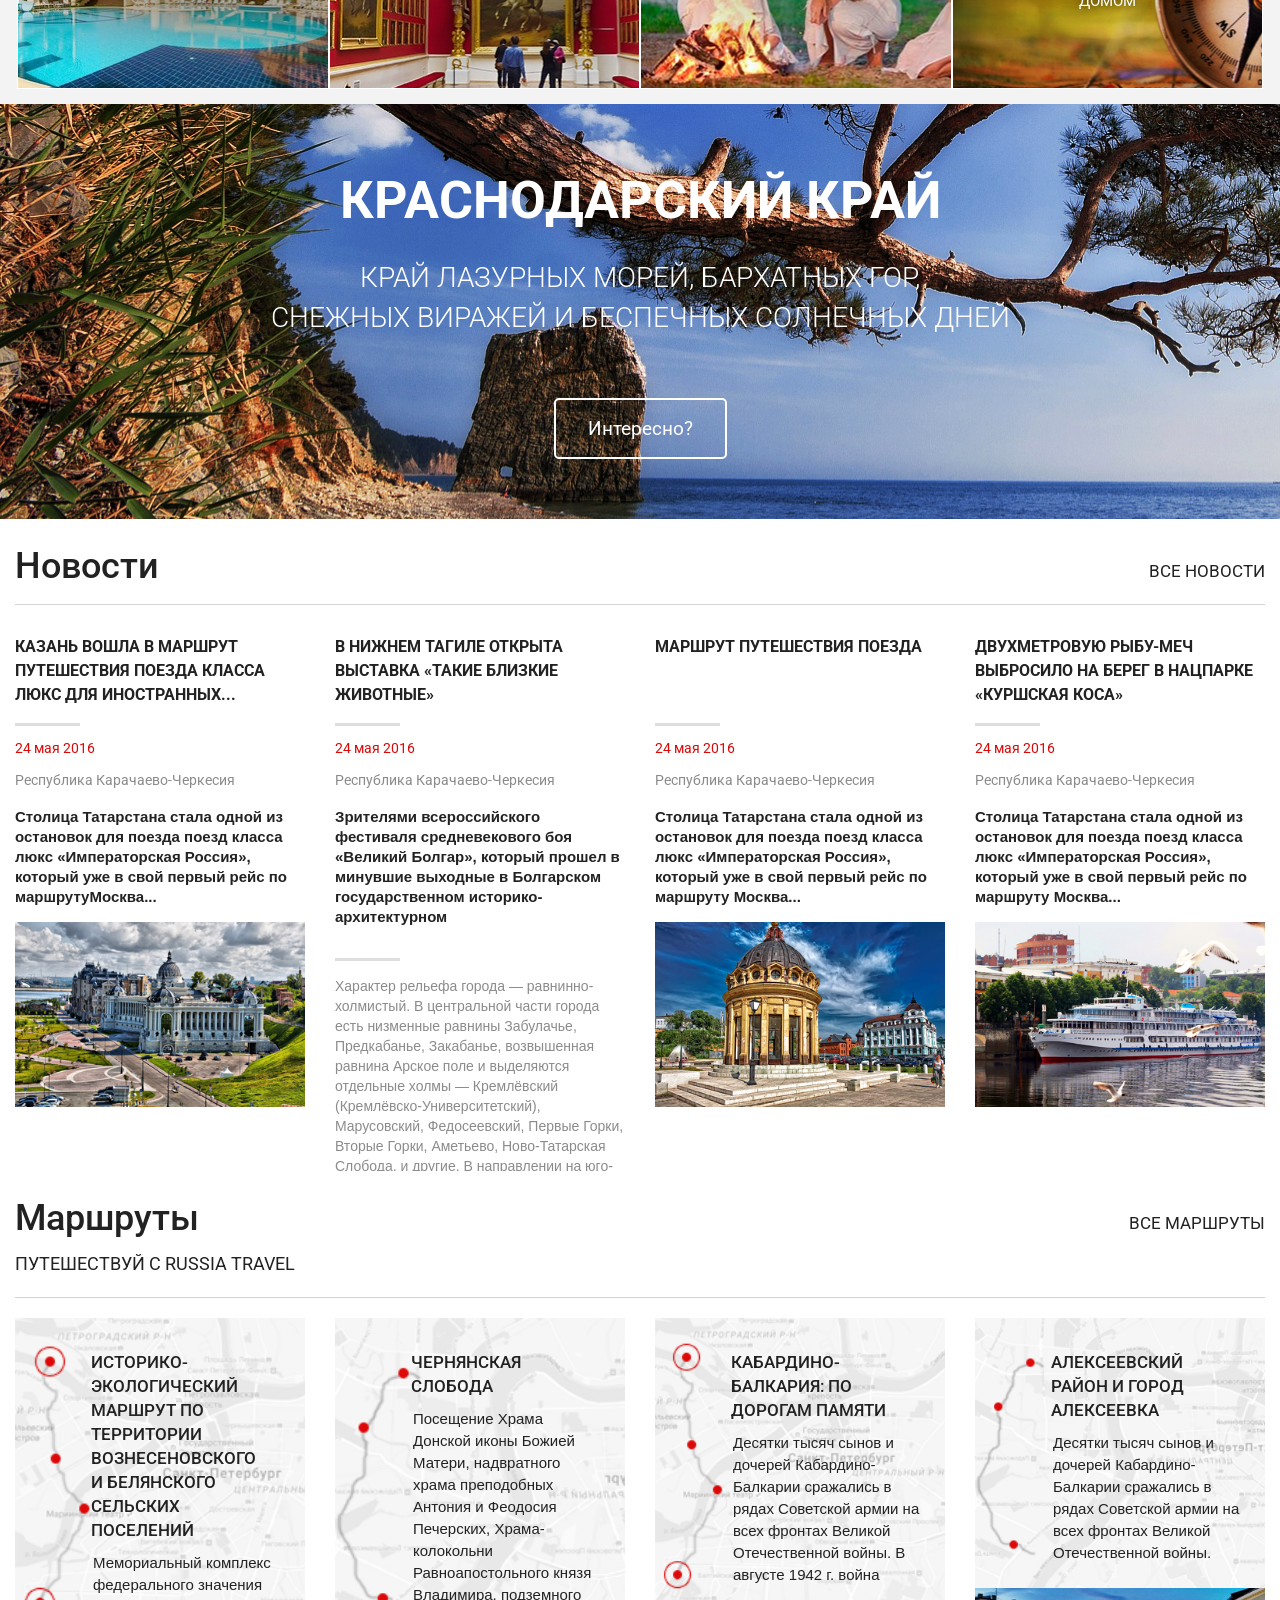
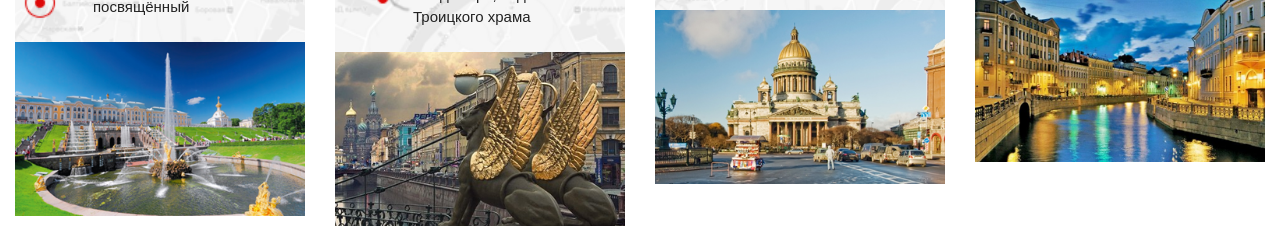
==== commit af7ebccd: "1\2" ====
--- a/app/index.html
+++ b/app/index.html
@@ -55,14 +55,173 @@
 
 <body>
 	<header>
-		<ul id="header-slider" class="gallery content-slider list-unstyled clearfix header-slider">
-			<li style="background-image: url(img/raster/slider-bg.png)"></li>
-			<li style="background-image: url(img/raster/slider-bg.png)"></li>
-			<li style="background-image: url(img/raster/slider-bg.png)"></li>
-			<li style="background-image: url(img/raster/slider-bg.png)"></li>
-			<li style="background-image: url(img/raster/slider-bg.png)"></li>
-		</ul>
-	</header>
+	<ul id="header-slider" class="gallery content-slider list-unstyled clearfix header-slider">
+		<li style="background-image: url(img/raster/slider-bg.png)"></li>
+		<li style="background-image: url(img/raster/slider-bg.png)"></li>
+		<li style="background-image: url(img/raster/slider-bg.png)"></li>
+		<li style="background-image: url(img/raster/slider-bg.png)"></li>
+		<li style="background-image: url(img/raster/slider-bg.png)"></li>
+	</ul>
+</header>
+
+	<section class="bg-grey">
+		<div class="inner">
+			<div class="container-fluid">
+				<div class="row">
+					<div class="col-xs-12">
+						<h3 class="h3-border">
+							Открой для себя Россию
+						</h3>
+						<p>
+							Смотрите, что интересно путешественникам всего Мира
+						</p>
+					</div>
+				</div>
+				<div class="or-border"></div>
+				<div class="row or">
+					<a href="#" class="col-md-3 or__item" style="background-image: url('img/raster/cake.png')">
+                    <span>
+                        Вкусный крым
+                    </span>
+						<p>
+							Крымско-татарская кухня
+						</p>
+					</a>
+
+					<a href="#" class="col-md-3 or__item" style="background-image: url('img/raster/sea.png')">
+                    <span>
+                        Летний отдых
+                    </span>
+						<p>
+							В краснодарском крае
+						</p>
+					</a>
+
+					<a href="#" class="col-md-3 or__item" style="background-image: url('img/raster/bikes.png')">
+                    <span>
+                        Приключения
+                    </span>
+						<p>
+							Отвлечься от забот
+						</p>
+					</a>
+
+					<a href="#" class="col-md-3 or__item" style="background-image: url('img/raster/fish.png')">
+                    <span>
+                        Охота и рыбалка
+                    </span>
+						<p>
+							Охотничьи хозяйства и рыбные места
+						</p>
+					</a>
+
+					<a href="#" class="col-md-3 or__item" style="background-image: url('img/raster/fun.png')">
+                    <span>
+                        Развлечения
+                    </span>
+						<p>
+							Провести время весело
+						</p>
+					</a>
+
+					<a href="#" class="col-md-3 or__item" style="background-image: url('img/raster/culture.png')">
+                    <span>
+                        Культура
+                    </span>
+						<p>
+							Все о культурной жизни
+						</p>
+					</a>
+
+					<a href="#" class="col-md-3 or__item" style="background-image: url('img/raster/ nature.png')">
+                    <span>
+                        Природа
+                    </span>
+						<p>
+							Самые красивые места страны
+						</p>
+					</a>
+
+					<a href="#" class="col-md-3 or__item" style="background-image: url('img/raster/active.png')">
+                    <span>
+                        Активный отдых
+                    </span>
+						<p>
+							От дайвинга до горнолыжных курортов
+						</p>
+					</a>
+
+					<a href="#" class="col-md-3 or__item" style="background-image: url('img/raster/relax.png')">
+                    <span>
+                        Санаторный отдых
+                    </span>
+						<p>
+							Здравницы
+						</p>
+					</a>
+
+					<a href="#" class="col-md-3 or__item" style="background-image: url('img/raster/museum.png')">
+                    <span>
+                        Музеи
+                    </span>
+						<p>
+							Увидеть прекрасное
+						</p>
+					</a>
+
+					<a href="#" class="col-md-3 or__item" style="background-image: url('img/raster/tradition.png')">
+                    <span>
+                        Традиции
+                    </span>
+						<p>
+							Наследие народов страны
+						</p>
+
+					</a>
+
+					<a href="#" class="col-md-3 or__item" style="background-image: url('img/raster/compas.png')">
+                    <span>
+                        Что есть рядом?
+                    </span>
+						<p>
+							Вдохновляющие места рядом с домом
+						</p>
+					</a>
+				</div>
+			</div>
+		</div>
+	</section>
+
+
+
+	<div class="krasnodar">
+		<div class="inner">
+			<div class="container-fluid">
+				<div class="row">
+					<div class="col-xs-12">
+						<h2>
+							Краснодарский край
+						</h2>
+					</div>
+				</div>
+				<div class="row">
+					<div class="col-xs-12">
+						<p class="p-thin">
+							Край лазурных морей, бархатных гор,<br>
+							Снежных виражей и беспечных солнечных дней
+						</p>
+					</div>
+				</div>
+				<div class="row">
+					<div class="col-lg-12">
+						<button class="kr-btn btn-overall">
+							Интересно?
+						</button>
+					</div>
+				</div>
+			</div>
+		</div>
+	</div>
 
 
 	<div class="news-mid">
--- a/app/css/main.css
+++ b/app/css/main.css
@@ -140,79 +140,149 @@
   line-height: 22px;
   padding: 10px 21px 24px 78px; }
 
+.bg-grey {
+  background-color: #f3f3f3; }
+  .bg-grey h3 {
+    padding-bottom: 2px; }
+  .bg-grey p {
+    text-transform: uppercase;
+    padding-bottom: 25px; }
+
+.h3-border {
+  border-left: 3px solid #dd0808;
+  padding-left: 10px;
+  margin-bottom: 12px;
+  margin-top: 30px; }
+
+.or {
+  padding: 15px 17px; }
+
+.or-border {
+  border-top: 1px solid lightgrey; }
+
+.or__item {
+  min-height: 250px;
+  text-align: center;
+  position: relative;
+  border: 1px solid white;
+  display: block; }
+  .or__item span, .or__item p {
+    text-shadow: 0 0 10px rgba(0, 0, 0, 0.75);
+    color: white;
+    position: absolute;
+    width: 100%;
+    bottom: 0;
+    right: 0;
+    left: 0;
+    z-index: 1; }
+  .or__item span {
+    font-size: 26px;
+    font-weight: 700;
+    line-height: 24px;
+    text-transform: uppercase;
+    top: 90px; }
+  .or__item p {
+    font-size: 15px;
+    font-weight: 400;
+    width: 100%;
+    top: 130px; }
+  .or__item:after {
+    position: absolute;
+    width: 100%;
+    height: 100%;
+    content: "";
+    display: block;
+    top: 0;
+    left: 0;
+    visibility: hidden;
+    opacity: 0;
+    background-color: rgba(0, 0, 0, 0.75);
+    -webkit-transition: .2s all;
+    transition: .2s all; }
+  .or__item:hover:after {
+    opacity: 1;
+    visibility: visible; }
+
+.krasnodar {
+  background-image: url("../img/raster/bg-tree.png");
+  text-align: center; }
+  .krasnodar h2 {
+    text-transform: uppercase;
+    color: white;
+    padding-top: 60px;
+    padding-bottom: 20px; }
+  .krasnodar p {
+    text-transform: uppercase; }
+
+.btn-overall {
+  background: none;
+  border: 2px solid white;
+  -webkit-border-radius: 5px;
+  border-radius: 5px;
+  color: white;
+  font-size: 19px;
+  font-weight: 400;
+  padding: 15px 32px; }
+  .btn-overall:hover {
+    background-color: #4b3730;
+    -webkit-transition: 0.5s all;
+    transition: 0.5s all; }
+
+.kr-btn {
+  margin: 60px 0; }
+
 /* Large Devices, Wide Screens */
 @media only screen and (max-width: 1200px) {
-  .news-ser {
-    max-height: 195px; } }
+  .krasnodar h2 {
+    font-size: 50px;
+    font-weight: 700; }
+  .krasnodar p {
+    font-size: 26px; } }
 
 @media only screen and (max-width: 1128px) {
   .news-bord h2 {
-    min-height: 126px; } }
+    min-height: 126px; }
+  .news-ser {
+    font-size: 10px;
+    line-height: 14px; } }
 
 /* Medium Devices, Desktops */
 @media only screen and (max-width: 992px) {
-  .wrapper {
-    width: auto; }
-  .pad {
-    padding: 50px 5px !important; }
-  footer {
-    text-align: center; }
-    footer .wrapper {
-      width: auto; }
-    footer ul {
-      float: none;
-      display: inline-block;
-      text-align: center; }
-      footer ul li {
-        margin-bottom: 10px;
-        margin-right: 0;
-        float: none; }
-    footer .gs {
-      float: none;
-      display: block; }
-  .news-ser {
-    max-height: 120px; }
-  .news-mid__item {
-    min-height: 592px; } }
+  .krasnodar h2 {
+    font-size: 47px;
+    font-weight: 700; }
+  .krasnodar p {
+    font-size: 23px; } }
 
 /* Small Devices, Tablets */
 @media only screen and (max-width: 768px) {
-  .news-mid__item {
-    min-height: 10px; } }
+  .krasnodar h2 {
+    font-size: 42px; }
+  .krasnodar p {
+    font-size: 20px; } }
 
 /* Extra Small Devices, Phones */
 @media only screen and (max-width: 480px) {
-  .pad {
-    padding: 20px 5px !important; } }
+  .krasnodar h2 {
+    font-size: 34px; }
+  .krasnodar p {
+    font-size: 20px; } }
 
 /* ============================ form css =========================== */
-.inner {
-  max-width: 1600px;
-  margin: 0 auto; }
-
-body {
-  font-family: 'Roboto', sans-serif;
-  font-weight: 400; }
-
-h1 {
-  font-weight: 700;
-  line-height: 78px; }
-
 h2 {
   font-size: 52px;
-  font-weight: 700px; }
+  font-weight: 700; }
 
 h3 {
-  font-family: Roboto;
+  color: #222;
   font-size: 36px;
   font-weight: 500;
-  padding-left: 10px;
-  border-left: 4px solid #dd0808;
   line-height: 35px; }
 
 .p-thin {
   font-size: 28px;
-  font-weight: 400; }
+  font-weight: 300;
+  color: white; }
 
 p {
   font-size: 18px;
@@ -221,6 +291,11 @@
 .p-bold {
   font-size: 26px;
   font-weight: 700; }
+
+.p-small {
+  color: white;
+  font-size: 17px;
+  font-weight: 400; }
 
 .jb_input .mess_error {
   position: relative;
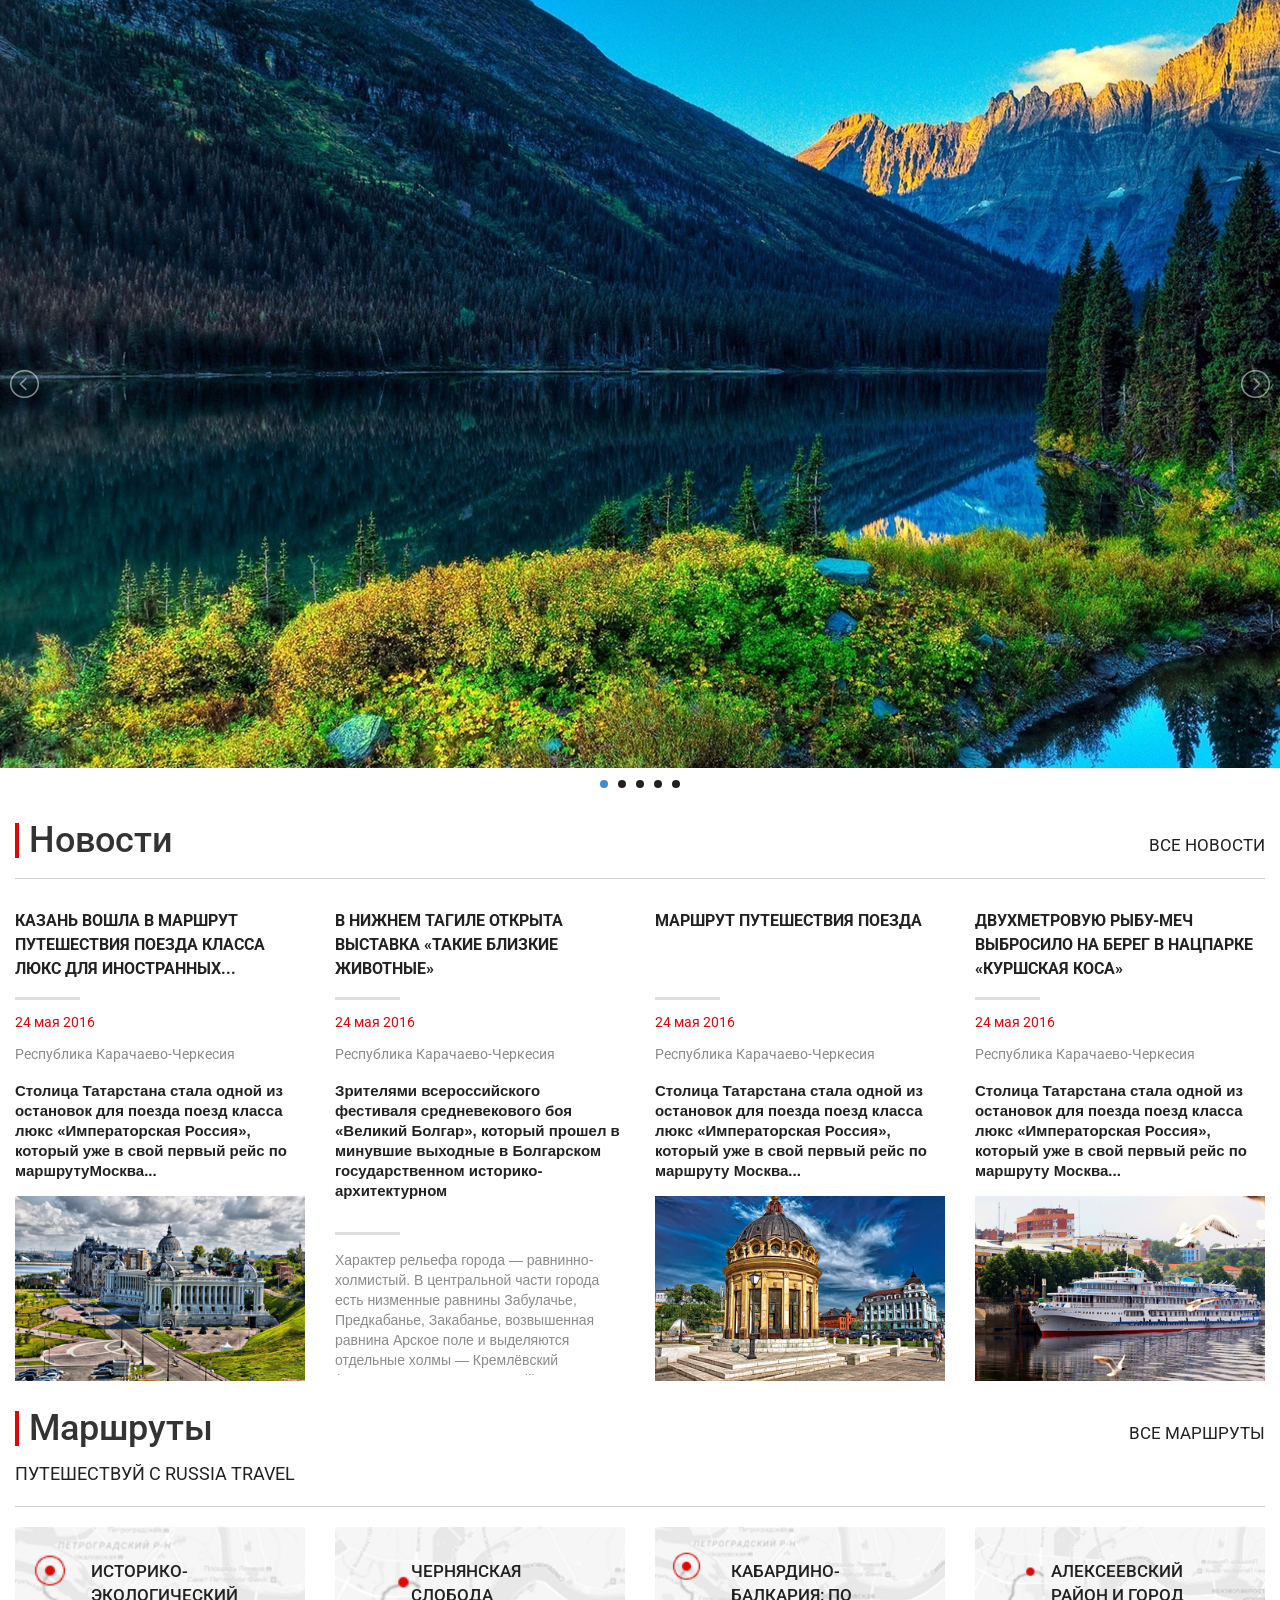
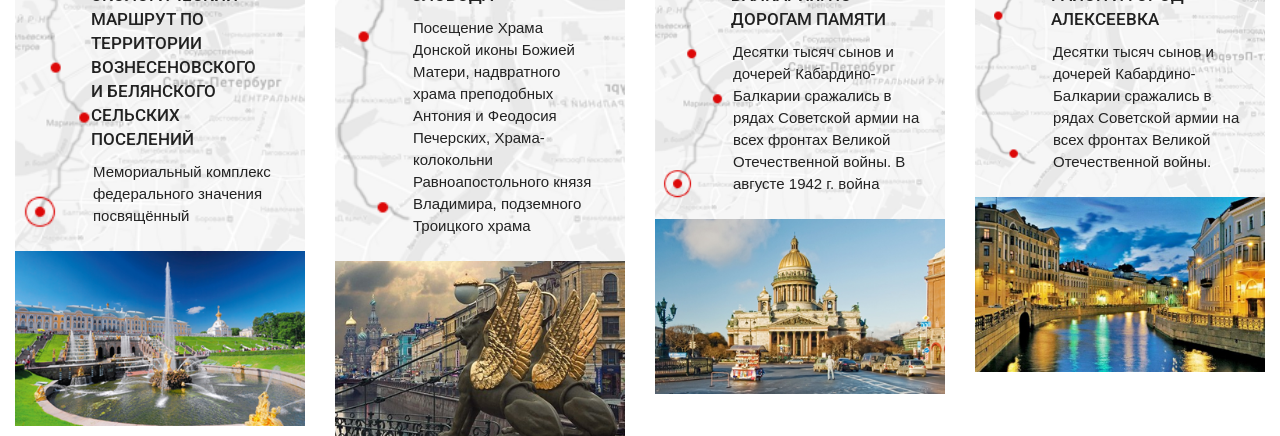
==== commit aa41b0b1: "доработки" ====
--- a/app/index.html
+++ b/app/index.html
@@ -55,173 +55,14 @@
 
 <body>
 	<header>
-	<ul id="header-slider" class="gallery content-slider list-unstyled clearfix header-slider">
-		<li style="background-image: url(img/raster/slider-bg.png)"></li>
-		<li style="background-image: url(img/raster/slider-bg.png)"></li>
-		<li style="background-image: url(img/raster/slider-bg.png)"></li>
-		<li style="background-image: url(img/raster/slider-bg.png)"></li>
-		<li style="background-image: url(img/raster/slider-bg.png)"></li>
-	</ul>
-</header>
-
-	<section class="bg-grey">
-		<div class="inner">
-			<div class="container-fluid">
-				<div class="row">
-					<div class="col-xs-12">
-						<h3 class="h3-border">
-							Открой для себя Россию
-						</h3>
-						<p>
-							Смотрите, что интересно путешественникам всего Мира
-						</p>
-					</div>
-				</div>
-				<div class="or-border"></div>
-				<div class="row or">
-					<a href="#" class="col-md-3 or__item" style="background-image: url('img/raster/cake.png')">
-                    <span>
-                        Вкусный крым
-                    </span>
-						<p>
-							Крымско-татарская кухня
-						</p>
-					</a>
-
-					<a href="#" class="col-md-3 or__item" style="background-image: url('img/raster/sea.png')">
-                    <span>
-                        Летний отдых
-                    </span>
-						<p>
-							В краснодарском крае
-						</p>
-					</a>
-
-					<a href="#" class="col-md-3 or__item" style="background-image: url('img/raster/bikes.png')">
-                    <span>
-                        Приключения
-                    </span>
-						<p>
-							Отвлечься от забот
-						</p>
-					</a>
-
-					<a href="#" class="col-md-3 or__item" style="background-image: url('img/raster/fish.png')">
-                    <span>
-                        Охота и рыбалка
-                    </span>
-						<p>
-							Охотничьи хозяйства и рыбные места
-						</p>
-					</a>
-
-					<a href="#" class="col-md-3 or__item" style="background-image: url('img/raster/fun.png')">
-                    <span>
-                        Развлечения
-                    </span>
-						<p>
-							Провести время весело
-						</p>
-					</a>
-
-					<a href="#" class="col-md-3 or__item" style="background-image: url('img/raster/culture.png')">
-                    <span>
-                        Культура
-                    </span>
-						<p>
-							Все о культурной жизни
-						</p>
-					</a>
-
-					<a href="#" class="col-md-3 or__item" style="background-image: url('img/raster/ nature.png')">
-                    <span>
-                        Природа
-                    </span>
-						<p>
-							Самые красивые места страны
-						</p>
-					</a>
-
-					<a href="#" class="col-md-3 or__item" style="background-image: url('img/raster/active.png')">
-                    <span>
-                        Активный отдых
-                    </span>
-						<p>
-							От дайвинга до горнолыжных курортов
-						</p>
-					</a>
-
-					<a href="#" class="col-md-3 or__item" style="background-image: url('img/raster/relax.png')">
-                    <span>
-                        Санаторный отдых
-                    </span>
-						<p>
-							Здравницы
-						</p>
-					</a>
-
-					<a href="#" class="col-md-3 or__item" style="background-image: url('img/raster/museum.png')">
-                    <span>
-                        Музеи
-                    </span>
-						<p>
-							Увидеть прекрасное
-						</p>
-					</a>
-
-					<a href="#" class="col-md-3 or__item" style="background-image: url('img/raster/tradition.png')">
-                    <span>
-                        Традиции
-                    </span>
-						<p>
-							Наследие народов страны
-						</p>
-
-					</a>
-
-					<a href="#" class="col-md-3 or__item" style="background-image: url('img/raster/compas.png')">
-                    <span>
-                        Что есть рядом?
-                    </span>
-						<p>
-							Вдохновляющие места рядом с домом
-						</p>
-					</a>
-				</div>
-			</div>
-		</div>
-	</section>
-
-
-
-	<div class="krasnodar">
-		<div class="inner">
-			<div class="container-fluid">
-				<div class="row">
-					<div class="col-xs-12">
-						<h2>
-							Краснодарский край
-						</h2>
-					</div>
-				</div>
-				<div class="row">
-					<div class="col-xs-12">
-						<p class="p-thin">
-							Край лазурных морей, бархатных гор,<br>
-							Снежных виражей и беспечных солнечных дней
-						</p>
-					</div>
-				</div>
-				<div class="row">
-					<div class="col-lg-12">
-						<button class="kr-btn btn-overall">
-							Интересно?
-						</button>
-					</div>
-				</div>
-			</div>
-		</div>
-	</div>
+		<ul id="header-slider" class="gallery content-slider list-unstyled clearfix header-slider">
+			<li style="background-image: url(img/raster/slider-bg.png)"></li>
+			<li style="background-image: url(img/raster/slider-bg.png)"></li>
+			<li style="background-image: url(img/raster/slider-bg.png)"></li>
+			<li style="background-image: url(img/raster/slider-bg.png)"></li>
+			<li style="background-image: url(img/raster/slider-bg.png)"></li>
+		</ul>
+	</header>
 
 
 	<div class="news-mid">
@@ -295,7 +136,7 @@
 				</div>
 				<div class="news-bord">
 					<div class="row">
-						<div class=" col-md-3 col-lg-3 routes__item">
+						<div class="col-xs-12 col-sm-6 col-md-3 col-lg-3 routes__item">
 							<div class="routes__item__top" style="background-image: url(img/slice-1.png);">
 								<p class="routes__item__p1">Историко-экологический маршрут по территории Вознесеновского и Белянского сельских поселений</p>
 								<p class="routes__item__p2">Мемориальный комплекс федерального значения посвящённый </p>
@@ -304,7 +145,7 @@
 								<img src="img/-----58.png">
 							</div>
 						</div>
-						<div class="col-md-3 col-lg-3 routes__item">
+						<div class="col-xs-12 col-sm-6 col-md-3 col-lg-3 routes__item">
 							<div class="routes__item__top" style="background-image: url(img/slice-3.png);">
 								<p class="routes__item__p1">Чернянская слобода</p>
 								<p class="routes__item__p2">Посещение Храма Донской иконы Божией Матери, надвратного храма преподобных Антония и Феодосия Печерских, Храма- колокольни Равноапостольного князя Владимира, подземного Троицкого храма</p>
@@ -313,7 +154,7 @@
 								<img src="img/-----76.png">
 							</div>
 						</div>
-						<div class="col-md-3 col-lg-3 routes__item">
+						<div class="col-xs-12 col-sm-6 col-md-3 col-lg-3 routes__item">
 							<div class="routes__item__top" style="background-image: url(img/slice-1.png);">
 								<p class="routes__item__p1">Кабардино-Балкария: По дорогам памяти</p>
 								<p class="routes__item__p2">Десятки тысяч сынов и дочерей Кабардино-Балкарии сражались в рядах Советской армии на всех фронтах Великой Отечественной войны. В августе 1942 г. война</p>
@@ -322,7 +163,7 @@
 								<img src="img/-----75.png">
 							</div>
 						</div>
-						<div class="col-md-3 col-lg-3 routes__item">
+						<div class="col-xs-12 col-sm-6 col-md-3 col-lg-3 routes__item">
 							<div class="routes__item__top" style="background-image: url(img/slice-3.png);">
 								<p class="routes__item__p1">Алексеевский район и город Алексеевка</p>
 								<p class="routes__item__p2">Десятки тысяч сынов и дочерей Кабардино-Балкарии сражались в рядах Советской армии на всех фронтах Великой Отечественной войны.</p>
--- a/app/css/main.css
+++ b/app/css/main.css
@@ -140,149 +140,87 @@
   line-height: 22px;
   padding: 10px 21px 24px 78px; }
 
-.bg-grey {
-  background-color: #f3f3f3; }
-  .bg-grey h3 {
-    padding-bottom: 2px; }
-  .bg-grey p {
-    text-transform: uppercase;
-    padding-bottom: 25px; }
-
-.h3-border {
-  border-left: 3px solid #dd0808;
-  padding-left: 10px;
-  margin-bottom: 12px;
-  margin-top: 30px; }
-
-.or {
-  padding: 15px 17px; }
-
-.or-border {
-  border-top: 1px solid lightgrey; }
-
-.or__item {
-  min-height: 250px;
-  text-align: center;
-  position: relative;
-  border: 1px solid white;
-  display: block; }
-  .or__item span, .or__item p {
-    text-shadow: 0 0 10px rgba(0, 0, 0, 0.75);
-    color: white;
-    position: absolute;
-    width: 100%;
-    bottom: 0;
-    right: 0;
-    left: 0;
-    z-index: 1; }
-  .or__item span {
-    font-size: 26px;
-    font-weight: 700;
-    line-height: 24px;
-    text-transform: uppercase;
-    top: 90px; }
-  .or__item p {
-    font-size: 15px;
-    font-weight: 400;
-    width: 100%;
-    top: 130px; }
-  .or__item:after {
-    position: absolute;
-    width: 100%;
-    height: 100%;
-    content: "";
-    display: block;
-    top: 0;
-    left: 0;
-    visibility: hidden;
-    opacity: 0;
-    background-color: rgba(0, 0, 0, 0.75);
-    -webkit-transition: .2s all;
-    transition: .2s all; }
-  .or__item:hover:after {
-    opacity: 1;
-    visibility: visible; }
-
-.krasnodar {
-  background-image: url("../img/raster/bg-tree.png");
-  text-align: center; }
-  .krasnodar h2 {
-    text-transform: uppercase;
-    color: white;
-    padding-top: 60px;
-    padding-bottom: 20px; }
-  .krasnodar p {
-    text-transform: uppercase; }
-
-.btn-overall {
-  background: none;
-  border: 2px solid white;
-  -webkit-border-radius: 5px;
-  border-radius: 5px;
-  color: white;
-  font-size: 19px;
-  font-weight: 400;
-  padding: 15px 32px; }
-  .btn-overall:hover {
-    background-color: #4b3730;
-    -webkit-transition: 0.5s all;
-    transition: 0.5s all; }
-
-.kr-btn {
-  margin: 60px 0; }
-
 /* Large Devices, Wide Screens */
+@media only screen and (max-width: 1500px) {
+  .news-ser {
+    max-height: 140px; } }
+
 @media only screen and (max-width: 1200px) {
-  .krasnodar h2 {
-    font-size: 50px;
-    font-weight: 700; }
-  .krasnodar p {
-    font-size: 26px; } }
+  .news-ser {
+    max-height: 139px; } }
 
 @media only screen and (max-width: 1128px) {
-  .news-bord h2 {
+  .news-bord h4 {
     min-height: 126px; }
   .news-ser {
-    font-size: 10px;
-    line-height: 14px; } }
+    max-height: 100px; } }
 
 /* Medium Devices, Desktops */
 @media only screen and (max-width: 992px) {
-  .krasnodar h2 {
-    font-size: 47px;
-    font-weight: 700; }
-  .krasnodar p {
-    font-size: 23px; } }
+  .wrapper {
+    width: auto; }
+  .pad {
+    padding: 50px 5px !important; }
+  footer {
+    text-align: center; }
+    footer .wrapper {
+      width: auto; }
+    footer ul {
+      float: none;
+      display: inline-block;
+      text-align: center; }
+      footer ul li {
+        margin-bottom: 10px;
+        margin-right: 0;
+        float: none; }
+    footer .gs {
+      float: none;
+      display: block; }
+  .news-ser {
+    max-height: 235px; }
+  .news-mid__item {
+    min-height: 592px; }
+  .routes__item {
+    min-height: 474px; } }
 
 /* Small Devices, Tablets */
 @media only screen and (max-width: 768px) {
-  .krasnodar h2 {
-    font-size: 42px; }
-  .krasnodar p {
-    font-size: 20px; } }
+  .news-mid__item {
+    min-height: 10px; } }
 
 /* Extra Small Devices, Phones */
 @media only screen and (max-width: 480px) {
-  .krasnodar h2 {
-    font-size: 34px; }
-  .krasnodar p {
-    font-size: 20px; } }
+  .pad {
+    padding: 20px 5px !important; } }
 
 /* ============================ form css =========================== */
+.inner {
+  max-width: 1600px;
+  margin: 0 auto; }
+
+body {
+  font-family: 'Roboto', sans-serif;
+  font-weight: 400; }
+
+h1 {
+  font-weight: 700;
+  line-height: 78px; }
+
 h2 {
   font-size: 52px;
-  font-weight: 700; }
+  font-weight: 700px; }
 
 h3 {
-  color: #222;
+  font-family: Roboto;
   font-size: 36px;
   font-weight: 500;
+  padding-left: 10px;
+  border-left: 4px solid #dd0808;
   line-height: 35px; }
 
 .p-thin {
   font-size: 28px;
-  font-weight: 300;
-  color: white; }
+  font-weight: 400; }
 
 p {
   font-size: 18px;
@@ -291,11 +229,6 @@
 .p-bold {
   font-size: 26px;
   font-weight: 700; }
-
-.p-small {
-  color: white;
-  font-size: 17px;
-  font-weight: 400; }
 
 .jb_input .mess_error {
   position: relative;
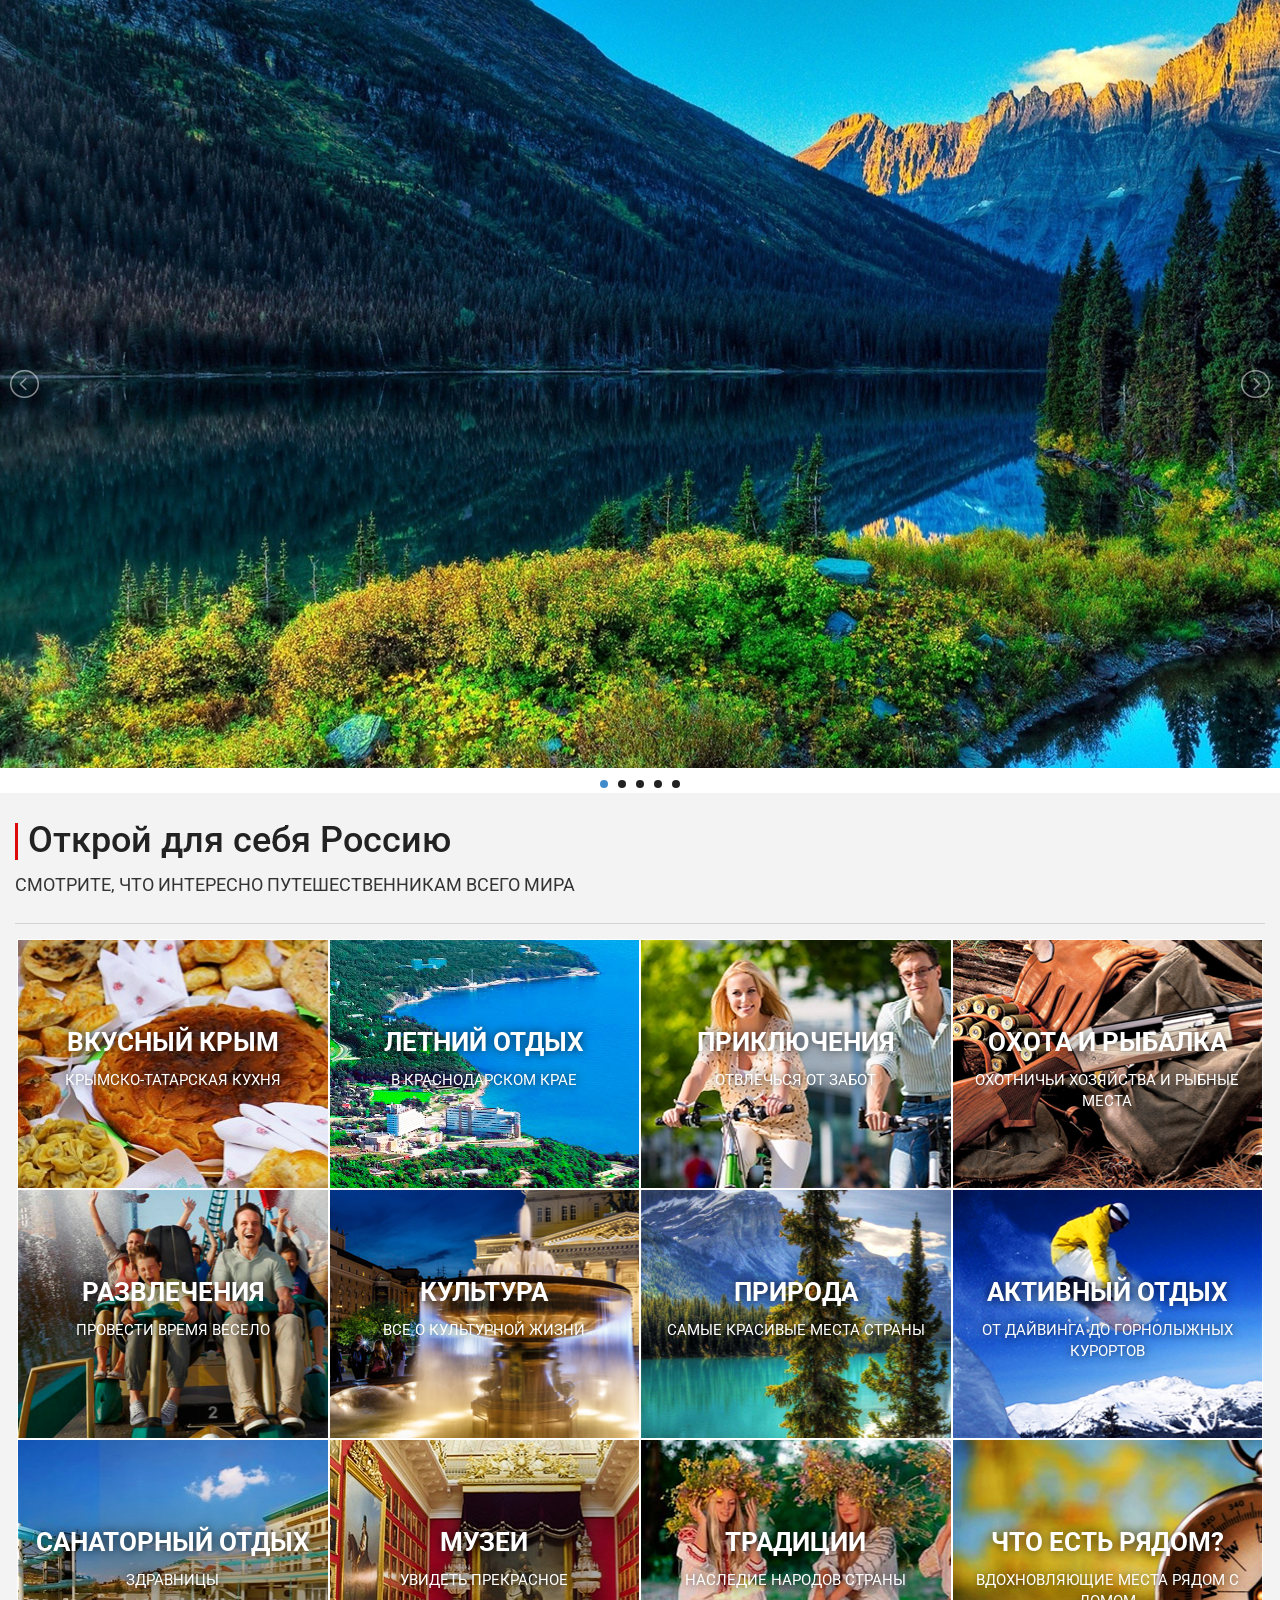
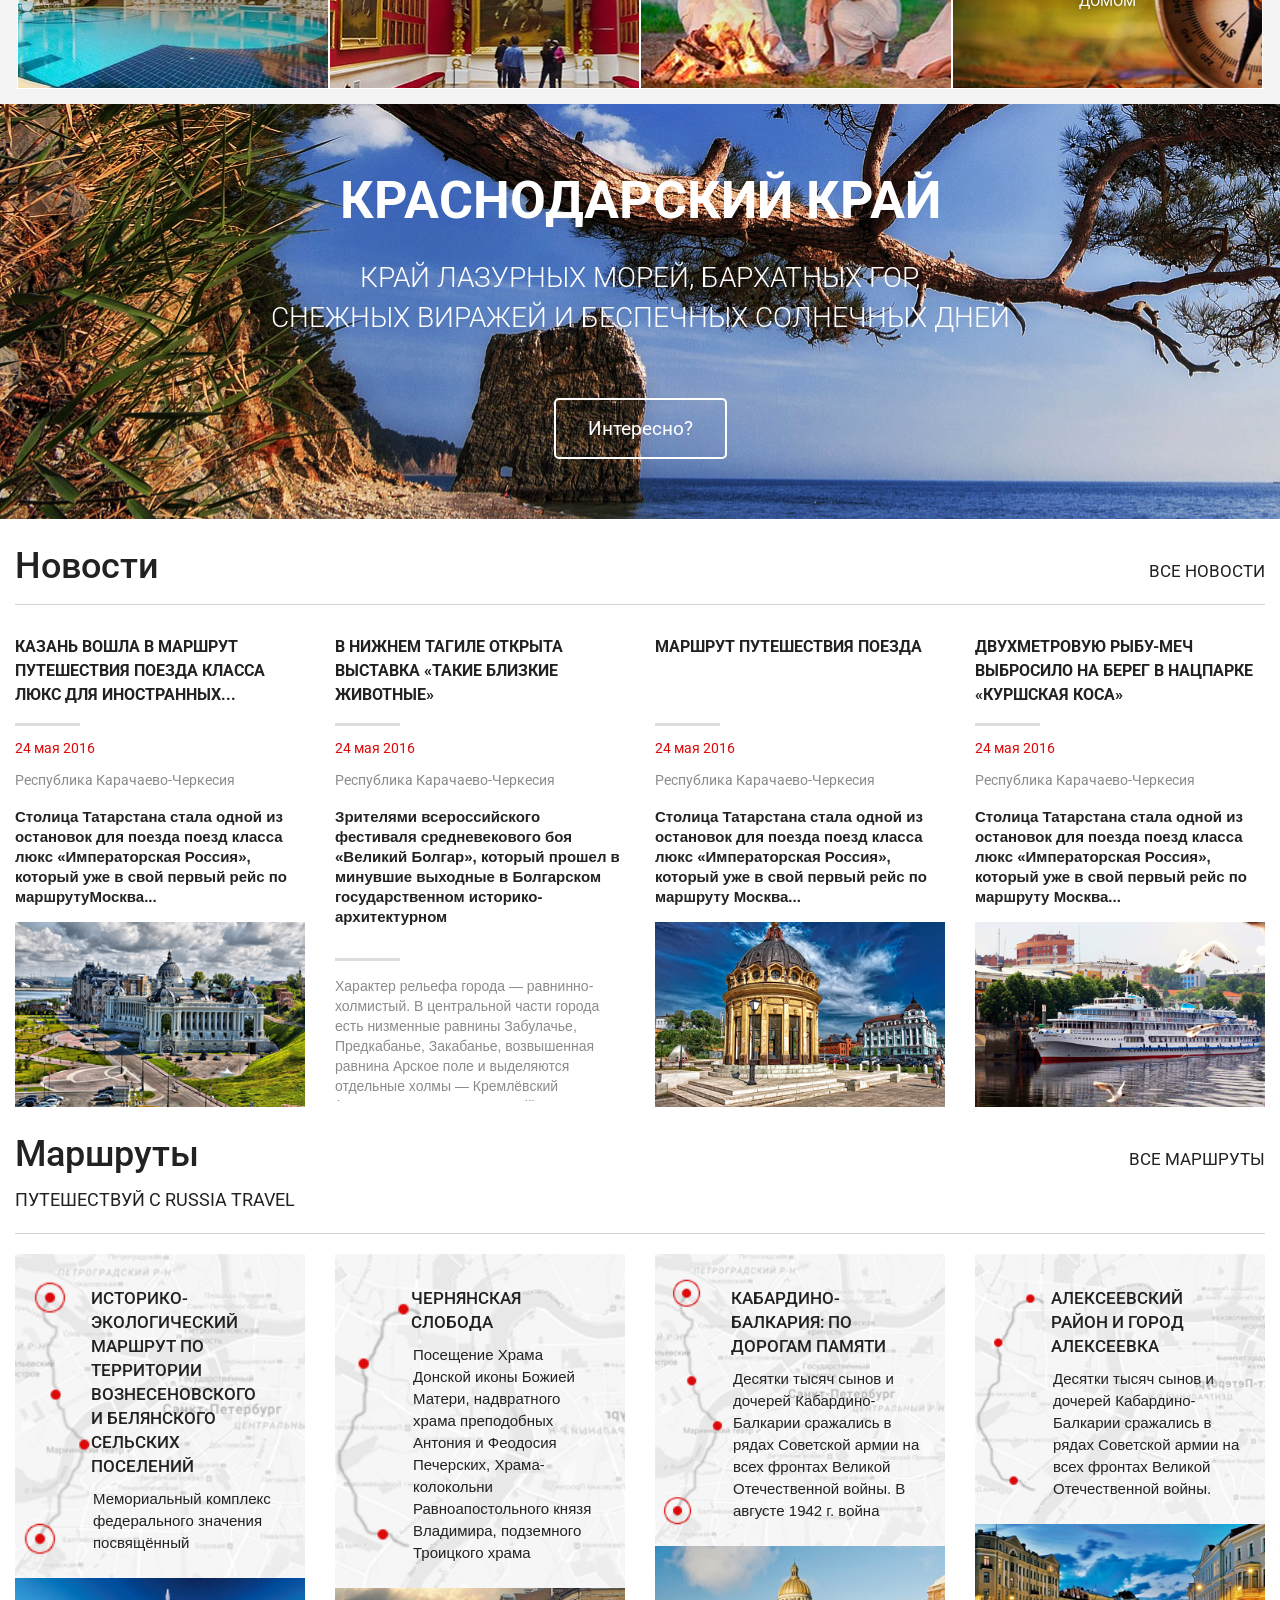
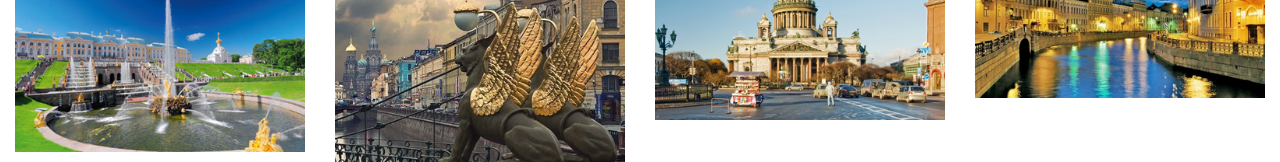
==== commit 070e4d4c: "1\2" ====
--- a/app/index.html
+++ b/app/index.html
@@ -55,14 +55,173 @@
 
 <body>
 	<header>
-		<ul id="header-slider" class="gallery content-slider list-unstyled clearfix header-slider">
-			<li style="background-image: url(img/raster/slider-bg.png)"></li>
-			<li style="background-image: url(img/raster/slider-bg.png)"></li>
-			<li style="background-image: url(img/raster/slider-bg.png)"></li>
-			<li style="background-image: url(img/raster/slider-bg.png)"></li>
-			<li style="background-image: url(img/raster/slider-bg.png)"></li>
-		</ul>
-	</header>
+	<ul id="header-slider" class="gallery content-slider list-unstyled clearfix header-slider">
+		<li style="background-image: url(img/raster/slider-bg.png)"></li>
+		<li style="background-image: url(img/raster/slider-bg.png)"></li>
+		<li style="background-image: url(img/raster/slider-bg.png)"></li>
+		<li style="background-image: url(img/raster/slider-bg.png)"></li>
+		<li style="background-image: url(img/raster/slider-bg.png)"></li>
+	</ul>
+</header>
+
+	<section class="bg-grey">
+		<div class="inner">
+			<div class="container-fluid">
+				<div class="row">
+					<div class="col-xs-12">
+						<h3 class="h3-border">
+							Открой для себя Россию
+						</h3>
+						<p>
+							Смотрите, что интересно путешественникам всего Мира
+						</p>
+					</div>
+				</div>
+				<div class="or-border"></div>
+				<div class="row or">
+					<a href="#" class="col-md-3 or__item" style="background-image: url('img/raster/cake.png')">
+                    <span>
+                        Вкусный крым
+                    </span>
+						<p>
+							Крымско-татарская кухня
+						</p>
+					</a>
+
+					<a href="#" class="col-md-3 or__item" style="background-image: url('img/raster/sea.png')">
+                    <span>
+                        Летний отдых
+                    </span>
+						<p>
+							В краснодарском крае
+						</p>
+					</a>
+
+					<a href="#" class="col-md-3 or__item" style="background-image: url('img/raster/bikes.png')">
+                    <span>
+                        Приключения
+                    </span>
+						<p>
+							Отвлечься от забот
+						</p>
+					</a>
+
+					<a href="#" class="col-md-3 or__item" style="background-image: url('img/raster/fish.png')">
+                    <span>
+                        Охота и рыбалка
+                    </span>
+						<p>
+							Охотничьи хозяйства и рыбные места
+						</p>
+					</a>
+
+					<a href="#" class="col-md-3 or__item" style="background-image: url('img/raster/fun.png')">
+                    <span>
+                        Развлечения
+                    </span>
+						<p>
+							Провести время весело
+						</p>
+					</a>
+
+					<a href="#" class="col-md-3 or__item" style="background-image: url('img/raster/culture.png')">
+                    <span>
+                        Культура
+                    </span>
+						<p>
+							Все о культурной жизни
+						</p>
+					</a>
+
+					<a href="#" class="col-md-3 or__item" style="background-image: url('img/raster/ nature.png')">
+                    <span>
+                        Природа
+                    </span>
+						<p>
+							Самые красивые места страны
+						</p>
+					</a>
+
+					<a href="#" class="col-md-3 or__item" style="background-image: url('img/raster/active.png')">
+                    <span>
+                        Активный отдых
+                    </span>
+						<p>
+							От дайвинга до горнолыжных курортов
+						</p>
+					</a>
+
+					<a href="#" class="col-md-3 or__item" style="background-image: url('img/raster/relax.png')">
+                    <span>
+                        Санаторный отдых
+                    </span>
+						<p>
+							Здравницы
+						</p>
+					</a>
+
+					<a href="#" class="col-md-3 or__item" style="background-image: url('img/raster/museum.png')">
+                    <span>
+                        Музеи
+                    </span>
+						<p>
+							Увидеть прекрасное
+						</p>
+					</a>
+
+					<a href="#" class="col-md-3 or__item" style="background-image: url('img/raster/tradition.png')">
+                    <span>
+                        Традиции
+                    </span>
+						<p>
+							Наследие народов страны
+						</p>
+
+					</a>
+
+					<a href="#" class="col-md-3 or__item" style="background-image: url('img/raster/compas.png')">
+                    <span>
+                        Что есть рядом?
+                    </span>
+						<p>
+							Вдохновляющие места рядом с домом
+						</p>
+					</a>
+				</div>
+			</div>
+		</div>
+	</section>
+
+
+
+	<div class="krasnodar">
+		<div class="inner">
+			<div class="container-fluid">
+				<div class="row">
+					<div class="col-xs-12">
+						<h2>
+							Краснодарский край
+						</h2>
+					</div>
+				</div>
+				<div class="row">
+					<div class="col-xs-12">
+						<p class="p-thin">
+							Край лазурных морей, бархатных гор,<br>
+							Снежных виражей и беспечных солнечных дней
+						</p>
+					</div>
+				</div>
+				<div class="row">
+					<div class="col-lg-12">
+						<button class="kr-btn btn-overall">
+							Интересно?
+						</button>
+					</div>
+				</div>
+			</div>
+		</div>
+	</div>
 
 
 	<div class="news-mid">
--- a/app/css/main.css
+++ b/app/css/main.css
@@ -140,6 +140,97 @@
   line-height: 22px;
   padding: 10px 21px 24px 78px; }
 
+.bg-grey {
+  background-color: #f3f3f3; }
+  .bg-grey h3 {
+    padding-bottom: 2px; }
+  .bg-grey p {
+    text-transform: uppercase;
+    padding-bottom: 25px; }
+
+.h3-border {
+  border-left: 3px solid #dd0808;
+  padding-left: 10px;
+  margin-bottom: 12px;
+  margin-top: 30px; }
+
+.or {
+  padding: 15px 17px; }
+
+.or-border {
+  border-top: 1px solid lightgrey; }
+
+.or__item {
+  min-height: 250px;
+  text-align: center;
+  position: relative;
+  border: 1px solid white;
+  display: block; }
+  .or__item span, .or__item p {
+    text-shadow: 0 0 10px rgba(0, 0, 0, 0.75);
+    color: white;
+    position: absolute;
+    width: 100%;
+    bottom: 0;
+    right: 0;
+    left: 0;
+    z-index: 1; }
+  .or__item span {
+    font-size: 26px;
+    font-weight: 700;
+    line-height: 24px;
+    text-transform: uppercase;
+    top: 90px; }
+  .or__item p {
+    font-size: 15px;
+    font-weight: 400;
+    width: 100%;
+    top: 130px; }
+  .or__item:after {
+    position: absolute;
+    width: 100%;
+    height: 100%;
+    content: "";
+    display: block;
+    top: 0;
+    left: 0;
+    visibility: hidden;
+    opacity: 0;
+    background-color: rgba(0, 0, 0, 0.75);
+    -webkit-transition: .2s all;
+    transition: .2s all; }
+  .or__item:hover:after {
+    opacity: 1;
+    visibility: visible; }
+
+.krasnodar {
+  background-image: url("../img/raster/bg-tree.png");
+  text-align: center; }
+  .krasnodar h2 {
+    text-transform: uppercase;
+    color: white;
+    padding-top: 60px;
+    padding-bottom: 20px; }
+  .krasnodar p {
+    text-transform: uppercase; }
+
+.btn-overall {
+  background: none;
+  border: 2px solid white;
+  -webkit-border-radius: 5px;
+  border-radius: 5px;
+  color: white;
+  font-size: 19px;
+  font-weight: 400;
+  padding: 15px 32px; }
+  .btn-overall:hover {
+    background-color: #4b3730;
+    -webkit-transition: 0.5s all;
+    transition: 0.5s all; }
+
+.kr-btn {
+  margin: 60px 0; }
+
 /* Large Devices, Wide Screens */
 @media only screen and (max-width: 1500px) {
   .news-ser {
@@ -147,35 +238,27 @@
 
 @media only screen and (max-width: 1200px) {
   .news-ser {
-    max-height: 139px; } }
+    max-height: 139px; }
+  .krasnodar h2 {
+    font-size: 50px;
+    font-weight: 700; }
+  .krasnodar p {
+    font-size: 26px; } }
 
 @media only screen and (max-width: 1128px) {
-  .news-bord h4 {
+  .news-bord h2 {
     min-height: 126px; }
   .news-ser {
-    max-height: 100px; } }
+    font-size: 10px;
+    line-height: 14px; } }
 
 /* Medium Devices, Desktops */
 @media only screen and (max-width: 992px) {
-  .wrapper {
-    width: auto; }
-  .pad {
-    padding: 50px 5px !important; }
-  footer {
-    text-align: center; }
-    footer .wrapper {
-      width: auto; }
-    footer ul {
-      float: none;
-      display: inline-block;
-      text-align: center; }
-      footer ul li {
-        margin-bottom: 10px;
-        margin-right: 0;
-        float: none; }
-    footer .gs {
-      float: none;
-      display: block; }
+  .krasnodar h2 {
+    font-size: 47px;
+    font-weight: 700; }
+  .krasnodar p {
+    font-size: 23px; }
   .news-ser {
     max-height: 235px; }
   .news-mid__item {
@@ -185,42 +268,35 @@
 
 /* Small Devices, Tablets */
 @media only screen and (max-width: 768px) {
+  .krasnodar h2 {
+    font-size: 42px; }
+  .krasnodar p {
+    font-size: 20px; }
   .news-mid__item {
     min-height: 10px; } }
 
 /* Extra Small Devices, Phones */
 @media only screen and (max-width: 480px) {
-  .pad {
-    padding: 20px 5px !important; } }
+  .krasnodar h2 {
+    font-size: 34px; }
+  .krasnodar p {
+    font-size: 20px; } }
 
 /* ============================ form css =========================== */
-.inner {
-  max-width: 1600px;
-  margin: 0 auto; }
-
-body {
-  font-family: 'Roboto', sans-serif;
-  font-weight: 400; }
-
-h1 {
-  font-weight: 700;
-  line-height: 78px; }
-
 h2 {
   font-size: 52px;
-  font-weight: 700px; }
+  font-weight: 700; }
 
 h3 {
-  font-family: Roboto;
+  color: #222;
   font-size: 36px;
   font-weight: 500;
-  padding-left: 10px;
-  border-left: 4px solid #dd0808;
   line-height: 35px; }
 
 .p-thin {
   font-size: 28px;
-  font-weight: 400; }
+  font-weight: 300;
+  color: white; }
 
 p {
   font-size: 18px;
@@ -229,6 +305,11 @@
 .p-bold {
   font-size: 26px;
   font-weight: 700; }
+
+.p-small {
+  color: white;
+  font-size: 17px;
+  font-weight: 400; }
 
 .jb_input .mess_error {
   position: relative;
